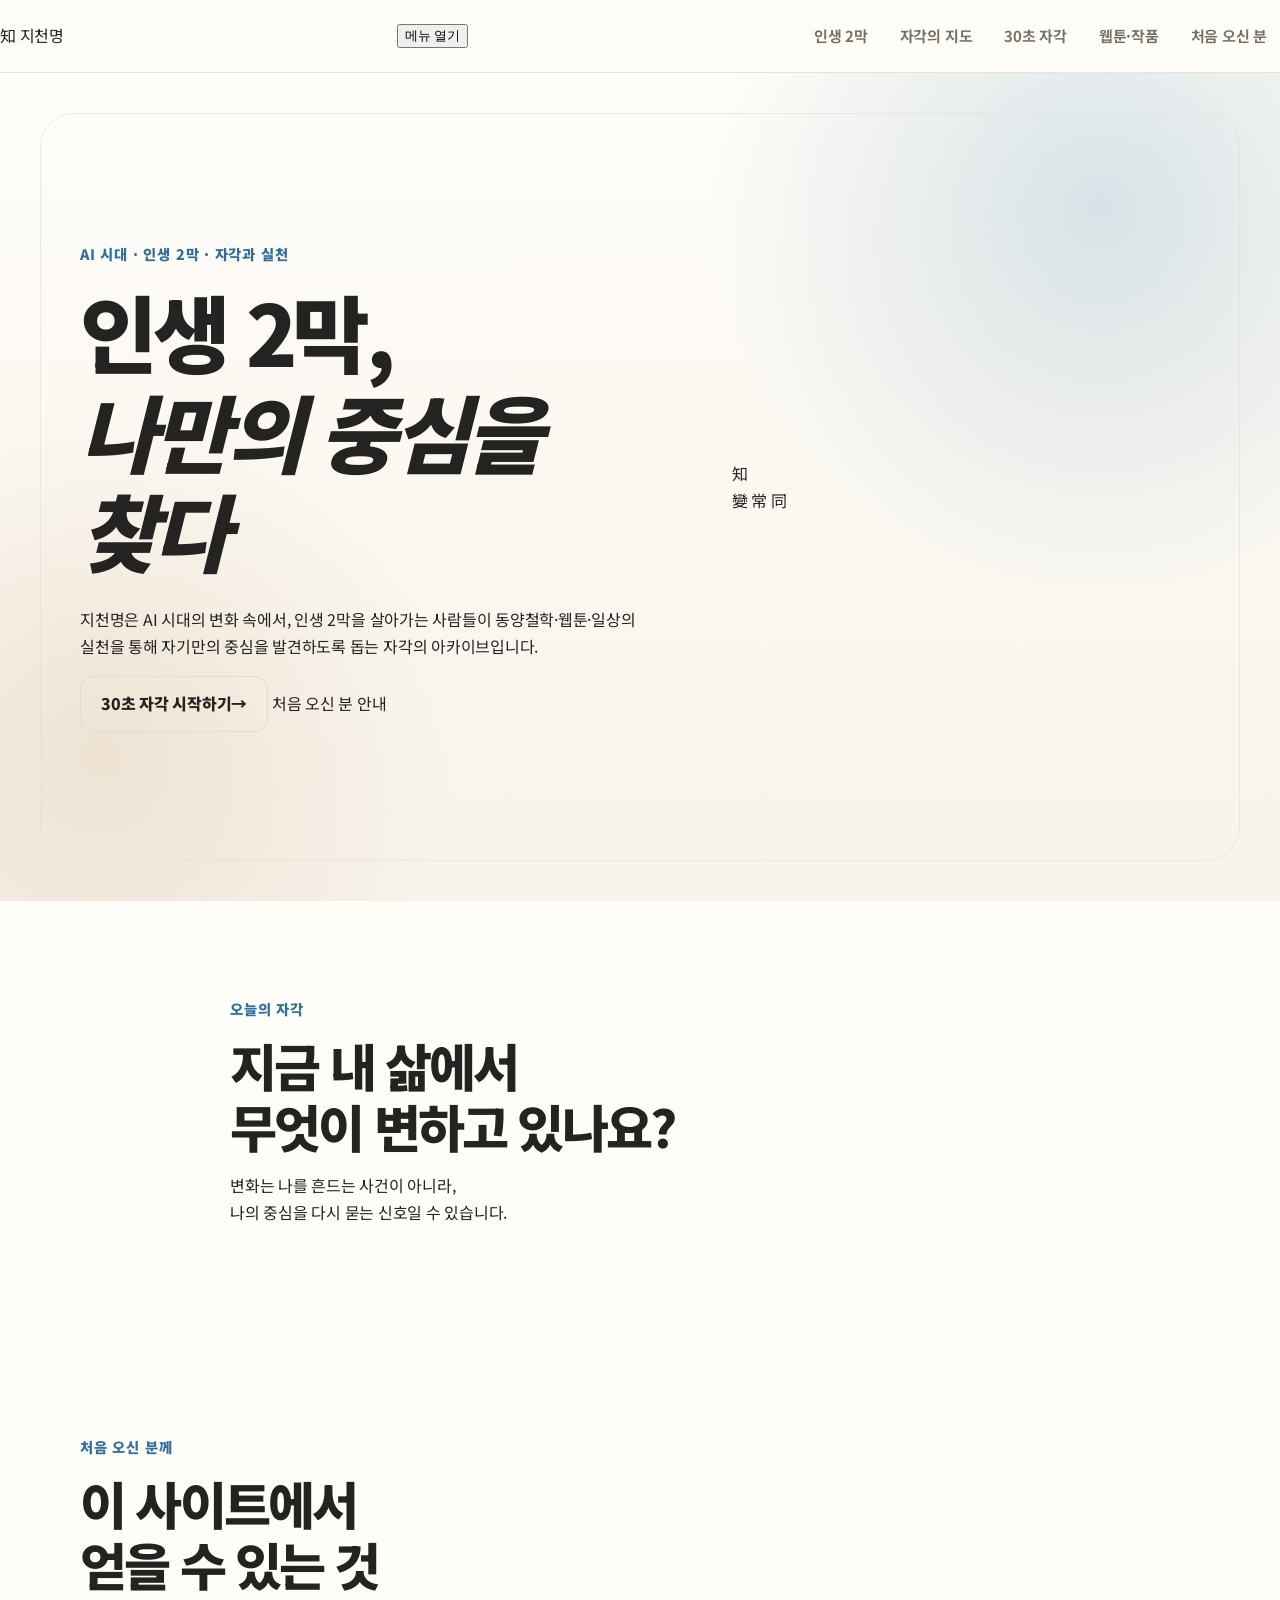
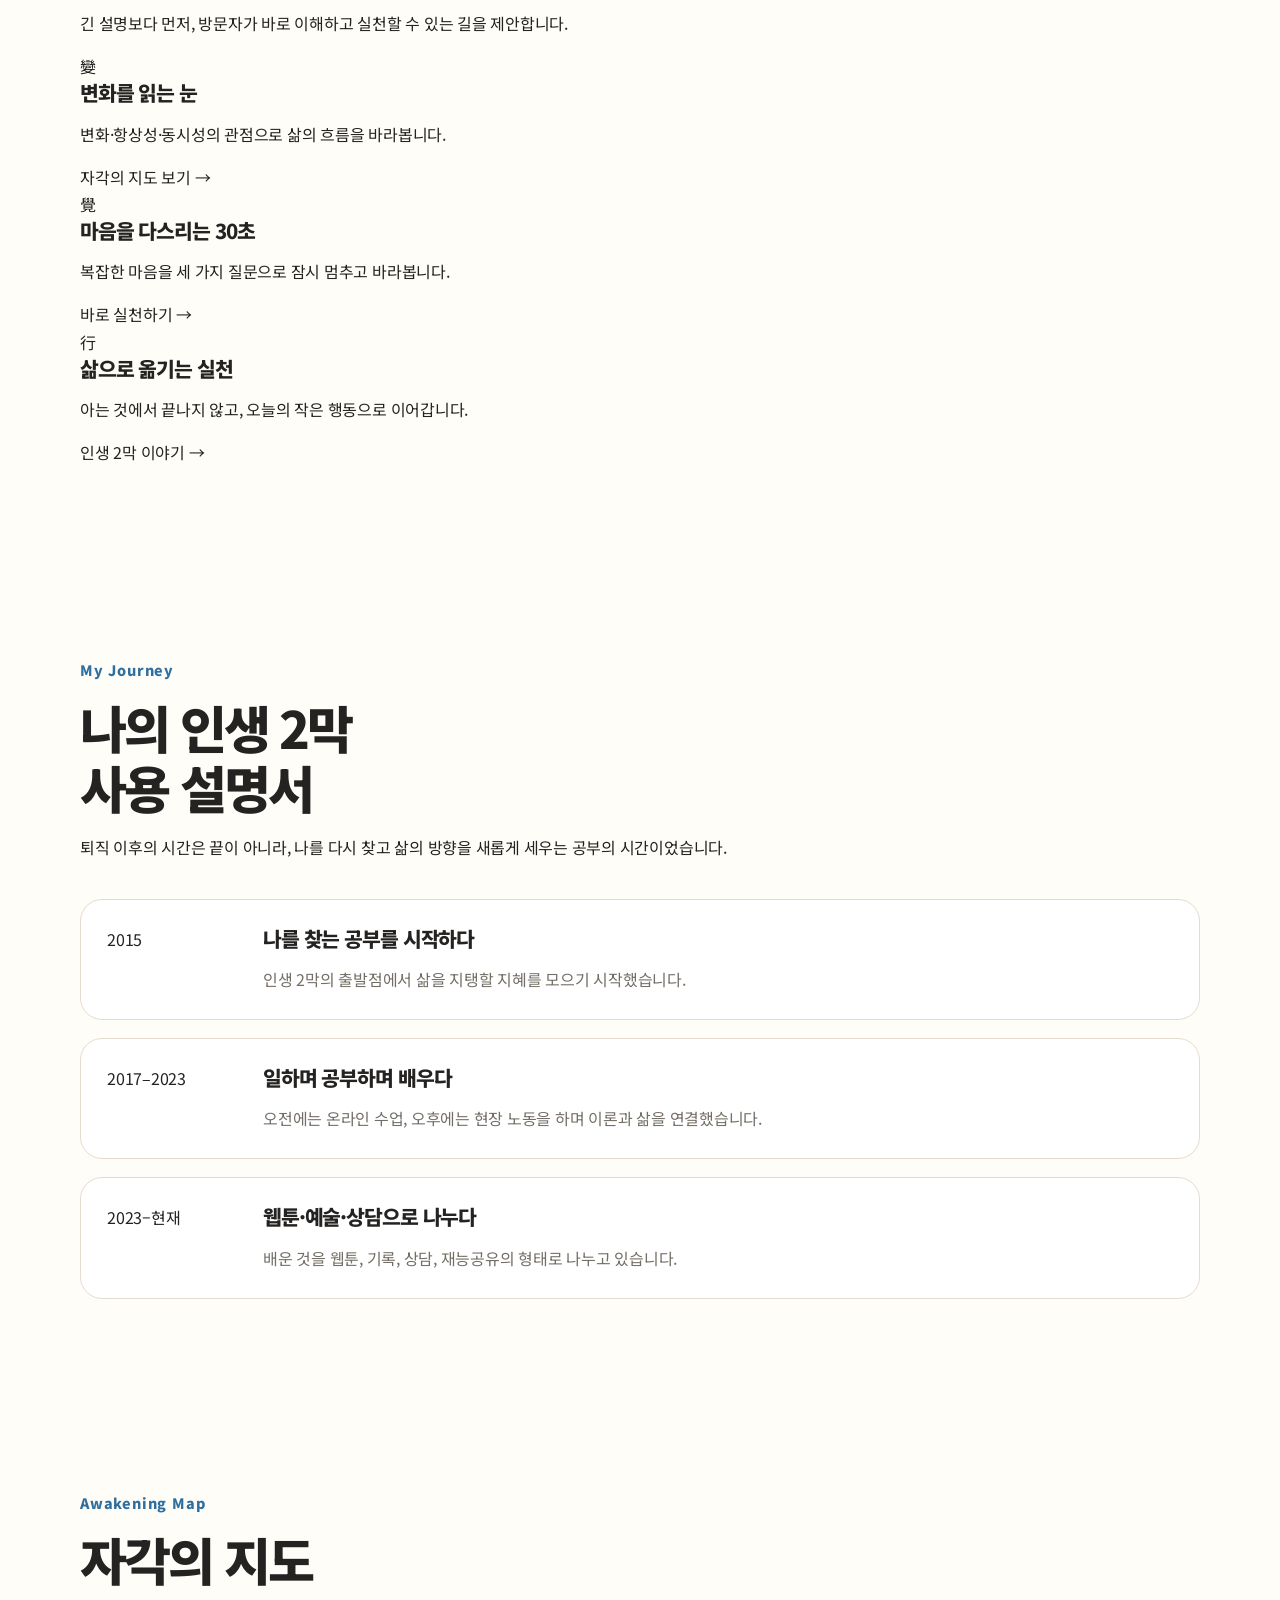
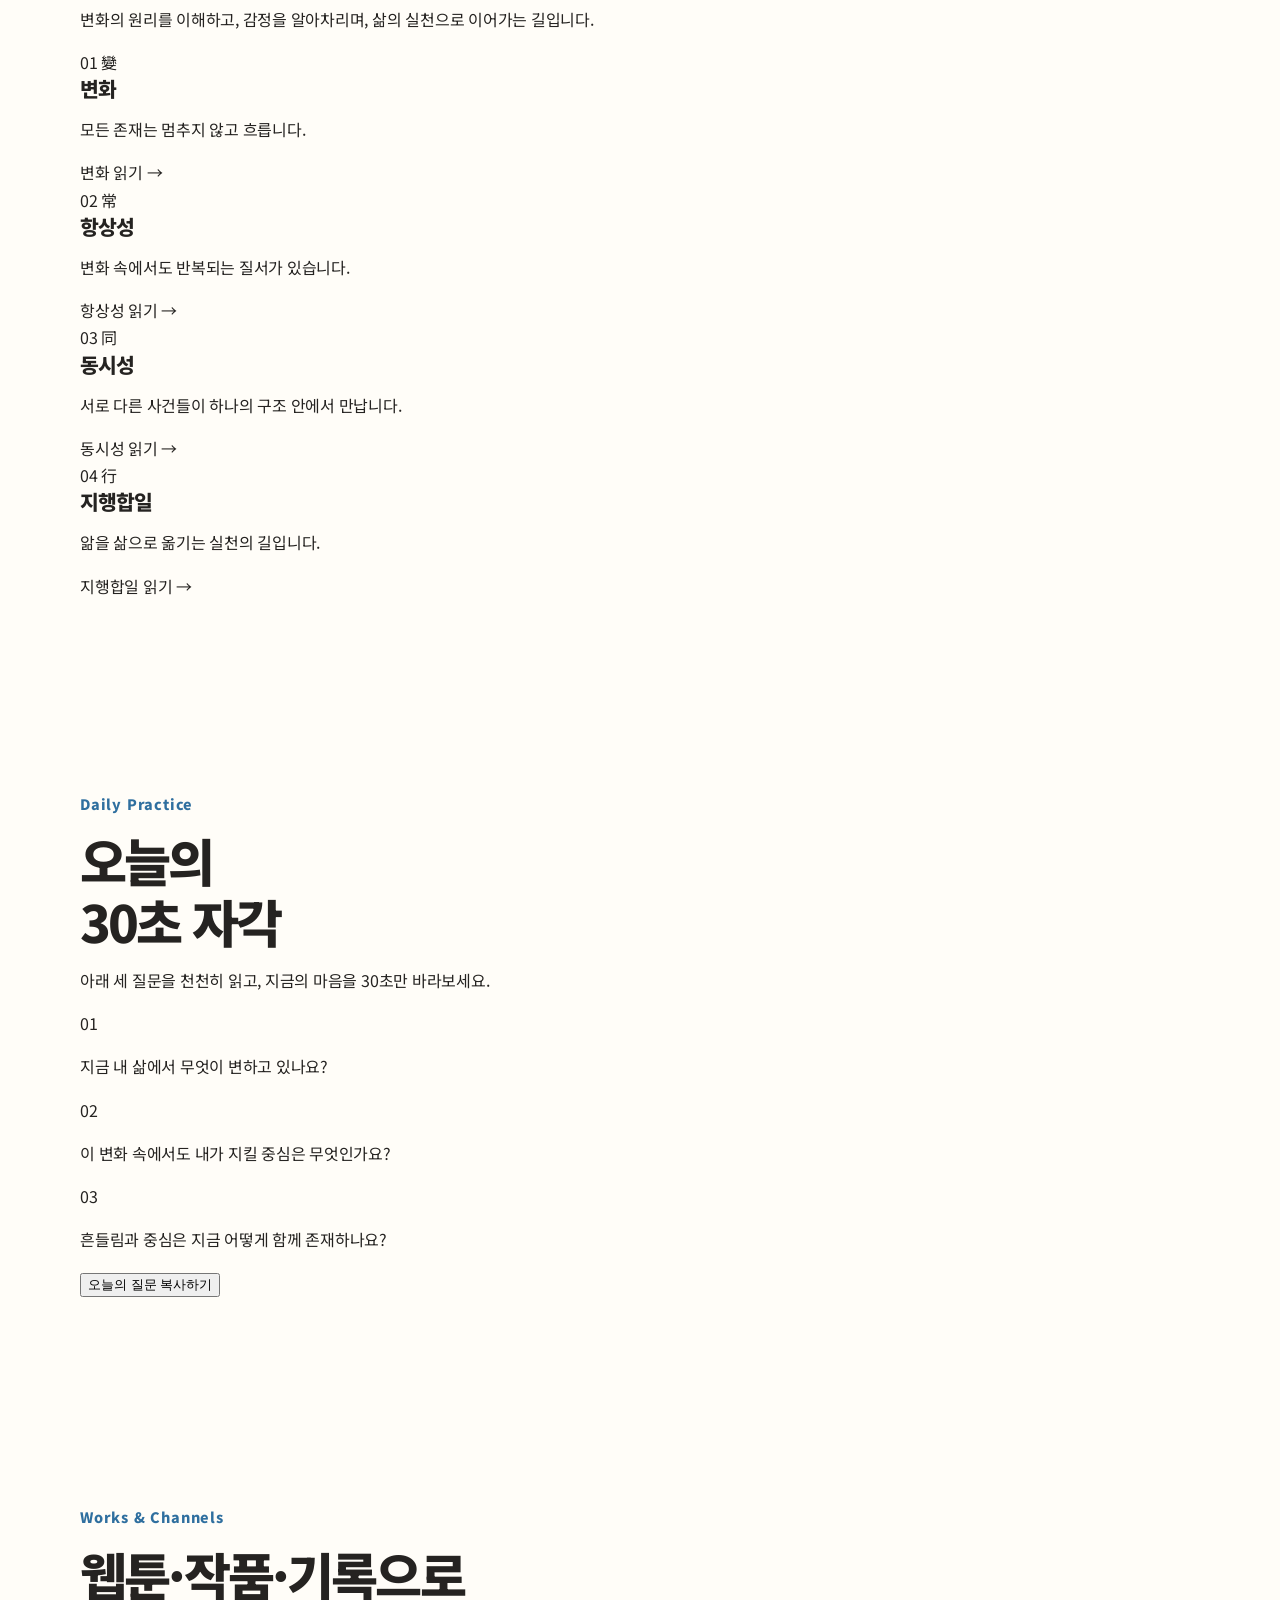
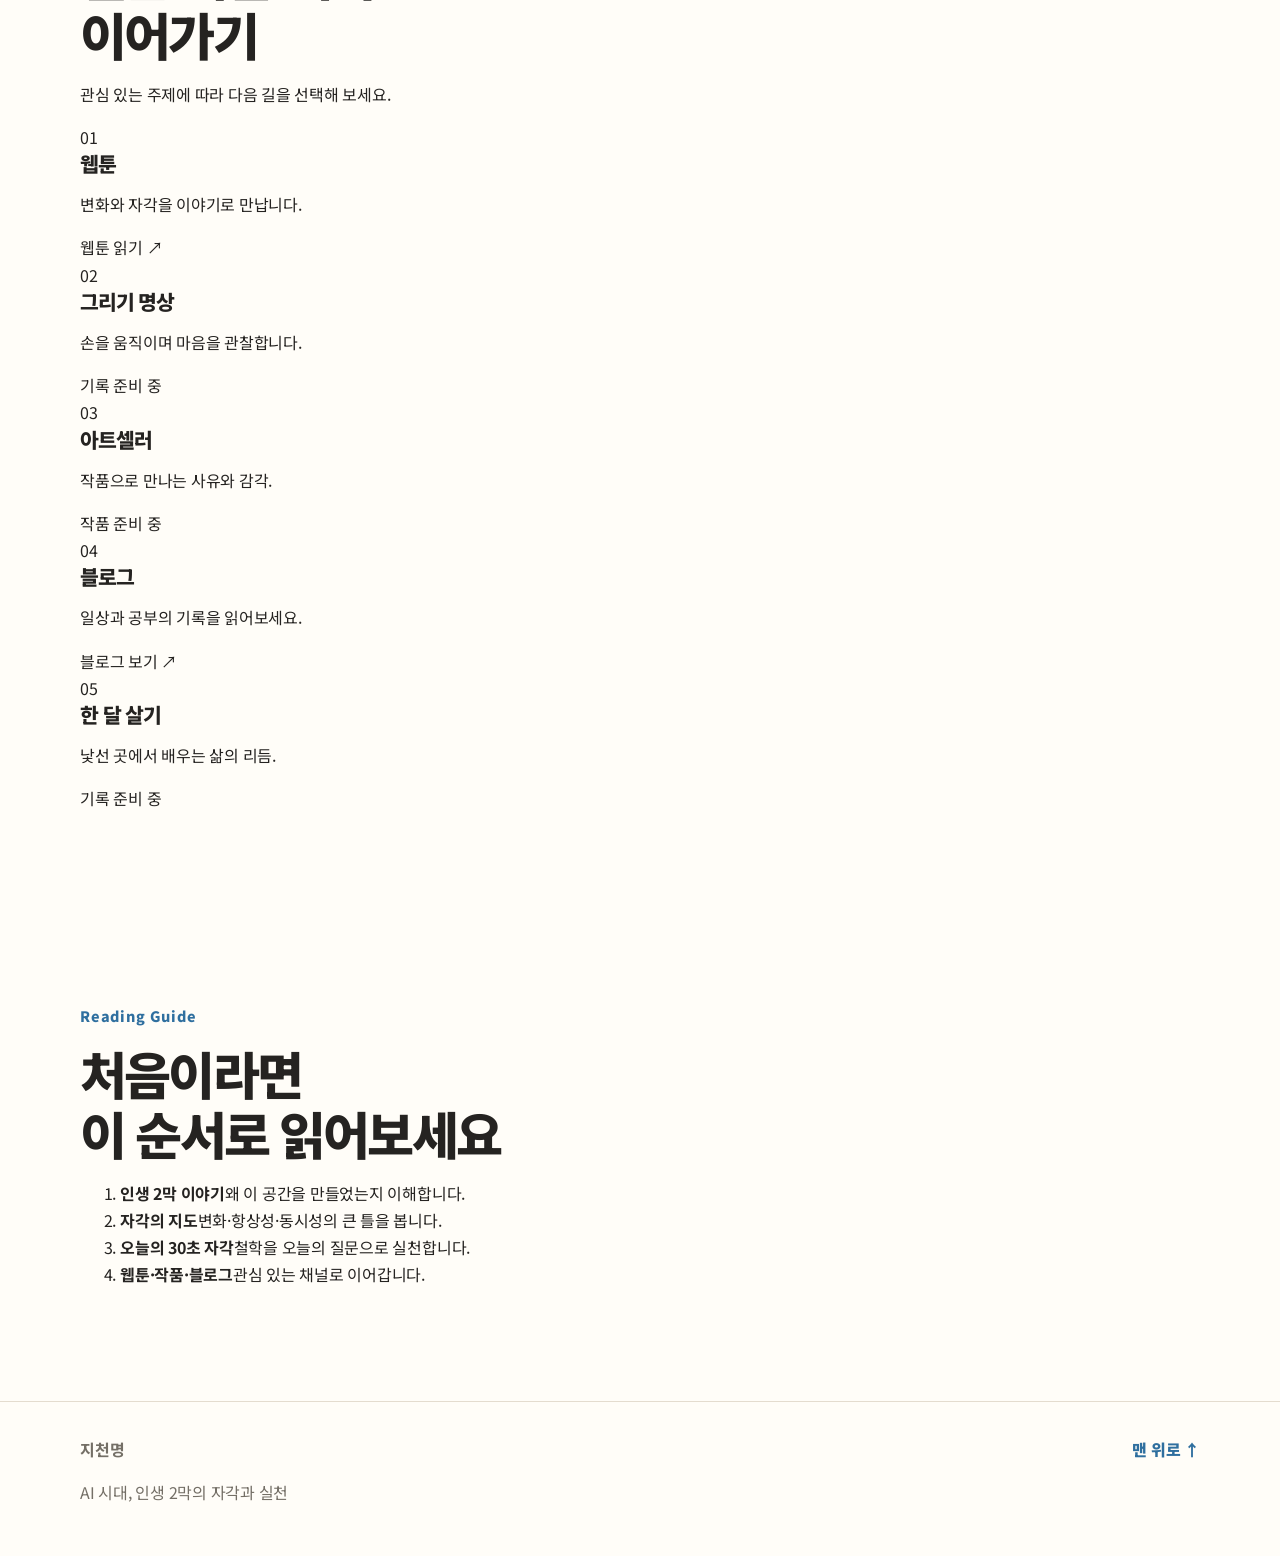
==== index1.html @ b011c98c "Add initial HTML structure for 지천명 site" ====
<!doctype html>
<html lang="ko">
<head>
  <meta charset="utf-8">
  <meta name="viewport" content="width=device-width, initial-scale=1">
  <meta name="description" content="지천명 — AI 시대, 인생 2막의 자각과 실천. 동양철학·웹툰·일상의 실천을 통해 나만의 중심을 찾는 자각의 아카이브.">
  <meta name="theme-color" content="#f7f6f2">
  <meta property="og:title" content="지천명 | AI 시대, 인생 2막의 자각과 실천">
  <meta property="og:description" content="변화·항상성·동시성의 관점으로 인생 2막을 바라보고, 작은 실천으로 이어가는 자각의 아카이브.">
  <title>지천명 | AI 시대, 인생 2막의 자각과 실천</title>
  <link rel="preconnect" href="https://fonts.googleapis.com">
  <link rel="preconnect" href="https://fonts.gstatic.com" crossorigin>
  <link href="https://fonts.googleapis.com/css2?family=Inter:wght@400;500;600&family=Noto+Sans+KR:wght@400;500;600;700&display=swap" rel="stylesheet">
  <link rel="stylesheet" href="style.css">
</head>

<body>
  <header class="site-header">
    <div class="header-inner">
      <a class="brand" href="#top" aria-label="지천명 홈">
        <span class="brand-mark">知</span>
        <span>지천명</span>
      </a>

      <button class="menu-toggle" type="button" aria-expanded="false" aria-controls="site-nav">
        <span></span><span></span><span></span>
        <span class="sr-only">메뉴 열기</span>
      </button>

      <nav id="site-nav" class="site-nav" aria-label="주요 메뉴">
        <a href="#journey">인생 2막</a>
        <a href="#map">자각의 지도</a>
        <a href="#practice">30초 자각</a>
        <a href="#works">웹툰·작품</a>
        <a href="#guide">처음 오신 분</a>
      </nav>
    </div>
  </header>

  <main id="top">
    <section class="hero section">
      <div class="container hero-grid">
        <div class="hero-copy">
          <p class="eyebrow">AI 시대 · 인생 2막 · 자각과 실천</p>
          <h1>인생 2막,<br><em>나만의 중심을 찾다</em></h1>
          <p class="hero-lead">
            지천명은 AI 시대의 변화 속에서, 인생 2막을 살아가는 사람들이
            동양철학·웹툰·일상의 실천을 통해 자기만의 중심을 발견하도록 돕는
            자각의 아카이브입니다.
          </p>
          <div class="hero-actions">
            <a class="button button-dark" href="#practice">30초 자각 시작하기 <span>→</span></a>
            <a class="text-link" href="#guide">처음 오신 분 안내</a>
          </div>
        </div>

        <div class="hero-symbol" aria-hidden="true">
          <div class="symbol-ring ring-outer"></div>
          <div class="symbol-ring ring-inner"></div>
          <div class="symbol-center">知</div>
          <span class="symbol-label label-top">變</span>
          <span class="symbol-label label-right">常</span>
          <span class="symbol-label label-bottom">同</span>
        </div>
      </div>
    </section>

    <section class="signal section section-soft">
      <div class="container narrow">
        <p class="eyebrow">오늘의 자각</p>
        <h2>지금 내 삶에서<br>무엇이 변하고 있나요?</h2>
        <p class="section-lead">
          변화는 나를 흔드는 사건이 아니라,<br class="desktop-only">
          나의 중심을 다시 묻는 신호일 수 있습니다.
        </p>
      </div>
    </section>

    <section class="intro section" id="guide">
      <div class="container">
        <div class="section-heading">
          <p class="eyebrow">처음 오신 분께</p>
          <h2>이 사이트에서<br>얻을 수 있는 것</h2>
          <p>긴 설명보다 먼저, 방문자가 바로 이해하고 실천할 수 있는 길을 제안합니다.</p>
        </div>

        <div class="three-columns">
          <article class="principle">
            <span class="hanja">變</span>
            <h3>변화를 읽는 눈</h3>
            <p>변화·항상성·동시성의 관점으로 삶의 흐름을 바라봅니다.</p>
            <a href="#map">자각의 지도 보기 <span>→</span></a>
          </article>

          <article class="principle">
            <span class="hanja">覺</span>
            <h3>마음을 다스리는 30초</h3>
            <p>복잡한 마음을 세 가지 질문으로 잠시 멈추고 바라봅니다.</p>
            <a href="#practice">바로 실천하기 <span>→</span></a>
          </article>

          <article class="principle">
            <span class="hanja">行</span>
            <h3>삶으로 옮기는 실천</h3>
            <p>아는 것에서 끝나지 않고, 오늘의 작은 행동으로 이어갑니다.</p>
            <a href="#journey">인생 2막 이야기 <span>→</span></a>
          </article>
        </div>
      </div>
    </section>

    <section class="journey section section-dark" id="journey">
      <div class="container">
        <div class="section-heading heading-light">
          <p class="eyebrow">My Journey</p>
          <h2>나의 인생 2막<br>사용 설명서</h2>
          <p>퇴직 이후의 시간은 끝이 아니라, 나를 다시 찾고 삶의 방향을 새롭게 세우는 공부의 시간이었습니다.</p>
        </div>

        <div class="timeline">
          <article class="timeline-item">
            <div class="timeline-year">2015</div>
            <div>
              <h3>나를 찾는 공부를 시작하다</h3>
              <p>인생 2막의 출발점에서 삶을 지탱할 지혜를 모으기 시작했습니다.</p>
            </div>
          </article>

          <article class="timeline-item">
            <div class="timeline-year">2017–2023</div>
            <div>
              <h3>일하며 공부하며 배우다</h3>
              <p>오전에는 온라인 수업, 오후에는 현장 노동을 하며 이론과 삶을 연결했습니다.</p>
            </div>
          </article>

          <article class="timeline-item">
            <div class="timeline-year">2023–현재</div>
            <div>
              <h3>웹툰·예술·상담으로 나누다</h3>
              <p>배운 것을 웹툰, 기록, 상담, 재능공유의 형태로 나누고 있습니다.</p>
            </div>
          </article>
        </div>
      </div>
    </section>

    <section class="map section" id="map">
      <div class="container">
        <div class="section-heading">
          <p class="eyebrow">Awakening Map</p>
          <h2>자각의 지도</h2>
          <p>변화의 원리를 이해하고, 감정을 알아차리며, 삶의 실천으로 이어가는 길입니다.</p>
        </div>

        <div class="map-grid">
          <article class="map-item">
            <span class="map-number">01</span>
            <span class="hanja">變</span>
            <h3>변화</h3>
            <p>모든 존재는 멈추지 않고 흐릅니다.</p>
            <a href="#top">변화 읽기 <span>→</span></a>
          </article>

          <article class="map-item">
            <span class="map-number">02</span>
            <span class="hanja">常</span>
            <h3>항상성</h3>
            <p>변화 속에서도 반복되는 질서가 있습니다.</p>
            <a href="#top">항상성 읽기 <span>→</span></a>
          </article>

          <article class="map-item">
            <span class="map-number">03</span>
            <span class="hanja">同</span>
            <h3>동시성</h3>
            <p>서로 다른 사건들이 하나의 구조 안에서 만납니다.</p>
            <a href="#top">동시성 읽기 <span>→</span></a>
          </article>

          <article class="map-item">
            <span class="map-number">04</span>
            <span class="hanja">行</span>
            <h3>지행합일</h3>
            <p>앎을 삶으로 옮기는 실천의 길입니다.</p>
            <a href="#practice">지행합일 읽기 <span>→</span></a>
          </article>
        </div>
      </div>
    </section>

    <section class="practice section section-accent" id="practice">
      <div class="container practice-grid">
        <div>
          <p class="eyebrow">Daily Practice</p>
          <h2>오늘의<br>30초 자각</h2>
          <p class="practice-intro">아래 세 질문을 천천히 읽고, 지금의 마음을 30초만 바라보세요.</p>
        </div>

        <div class="questions">
          <article class="question">
            <span>01</span>
            <p>지금 내 삶에서 무엇이 변하고 있나요?</p>
          </article>
          <article class="question">
            <span>02</span>
            <p>이 변화 속에서도 내가 지킬 중심은 무엇인가요?</p>
          </article>
          <article class="question">
            <span>03</span>
            <p>흔들림과 중심은 지금 어떻게 함께 존재하나요?</p>
          </article>
          <button class="copy-button" type="button" id="copyQuestions">오늘의 질문 복사하기</button>
          <p class="copy-status" id="copyStatus" aria-live="polite"></p>
        </div>
      </div>
    </section>

    <section class="works section" id="works">
      <div class="container">
        <div class="section-heading">
          <p class="eyebrow">Works & Channels</p>
          <h2>웹툰·작품·기록으로<br>이어가기</h2>
          <p>관심 있는 주제에 따라 다음 길을 선택해 보세요.</p>
        </div>

        <div class="works-grid">
          <a class="work-item external" href="https://blog.naver.com/vlckang" target="_blank" rel="noopener">
            <span class="work-index">01</span>
            <h3>웹툰</h3>
            <p>변화와 자각을 이야기로 만납니다.</p>
            <span class="work-link">웹툰 읽기 ↗</span>
          </a>

          <div class="work-item">
            <span class="work-index">02</span>
            <h3>그리기 명상</h3>
            <p>손을 움직이며 마음을 관찰합니다.</p>
            <span class="work-link muted">기록 준비 중</span>
          </div>

          <div class="work-item">
            <span class="work-index">03</span>
            <h3>아트셀러</h3>
            <p>작품으로 만나는 사유와 감각.</p>
            <span class="work-link muted">작품 준비 중</span>
          </div>

          <a class="work-item external" href="https://blog.naver.com/vlckang" target="_blank" rel="noopener">
            <span class="work-index">04</span>
            <h3>블로그</h3>
            <p>일상과 공부의 기록을 읽어보세요.</p>
            <span class="work-link">블로그 보기 ↗</span>
          </a>

          <div class="work-item">
            <span class="work-index">05</span>
            <h3>한 달 살기</h3>
            <p>낯선 곳에서 배우는 삶의 리듬.</p>
            <span class="work-link muted">기록 준비 중</span>
          </div>
        </div>
      </div>
    </section>

    <section class="guide section section-soft" aria-labelledby="guide-title">
      <div class="container guide-grid">
        <div>
          <p class="eyebrow">Reading Guide</p>
          <h2 id="guide-title">처음이라면<br>이 순서로 읽어보세요</h2>
        </div>

        <ol class="reading-list">
          <li><a href="#journey"><strong>인생 2막 이야기</strong><span>왜 이 공간을 만들었는지 이해합니다.</span></a></li>
          <li><a href="#map"><strong>자각의 지도</strong><span>변화·항상성·동시성의 큰 틀을 봅니다.</span></a></li>
          <li><a href="#practice"><strong>오늘의 30초 자각</strong><span>철학을 오늘의 질문으로 실천합니다.</span></a></li>
          <li><a href="#works"><strong>웹툰·작품·블로그</strong><span>관심 있는 채널로 이어갑니다.</span></a></li>
        </ol>
      </div>
    </section>
  </main>

  <footer class="site-footer">
    <div class="container footer-inner">
      <div>
        <strong>지천명</strong>
        <p>AI 시대, 인생 2막의 자각과 실천</p>
      </div>
      <a href="#top">맨 위로 ↑</a>
    </div>
  </footer>

  <script>
    const toggle = document.querySelector('.menu-toggle');
    const nav = document.querySelector('#site-nav');

    toggle?.addEventListener('click', () => {
      const open = toggle.getAttribute('aria-expanded') === 'true';
      toggle.setAttribute('aria-expanded', String(!open));
      nav.classList.toggle('is-open', !open);
    });

    nav?.querySelectorAll('a').forEach(link => {
      link.addEventListener('click', () => {
        toggle?.setAttribute('aria-expanded', 'false');
        nav?.classList.remove('is-open');
      });
    });

    const copyButton = document.querySelector('#copyQuestions');
    const copyStatus = document.querySelector('#copyStatus');

    copyButton?.addEventListener('click', async () => {
      const text = [
        '지금 내 삶에서 무엇이 변하고 있나요?',
        '이 변화 속에서도 내가 지킬 중심은 무엇인가요?',
        '흔들림과 중심은 지금 어떻게 함께 존재하나요?'
      ].map((q, i) => `${i + 1}. ${q}`).join('\\n');

      try {
        await navigator.clipboard.writeText(text);
        copyButton.textContent = '복사되었습니다 ✓';
        copyStatus.textContent = '오늘의 질문을 클립보드에 저장했습니다.';
        setTimeout(() => {
          copyButton.textContent = '오늘의 질문 복사하기';
          copyStatus.textContent = '';
        }, 2200);
      } catch {
        copyStatus.textContent = '복사 기능을 사용할 수 없습니다. 질문을 직접 선택해 주세요.';
      }
    });
  </script>
</body>
</html>
---- style.css ----
:root {
  --text: #252321;
  --muted: #746f66;
  --bg: #fffdf8;
  --soft: #f7f3ec;
  --soft-2: #efe7d8;
  --line: #e4dccf;

  --accent: #2f6f9f;
  --accent-dark: #1f567d;
  --accent-soft: #e7f1f7;

  --gold: #b88746;
  --gold-soft: #f6ead8;

  --dark: #17202a;
  --dark-2: #101820;

  --radius: 22px;
  --radius-small: 14px;

  --shadow: 0 1px 2px rgba(20, 18, 16, 0.05),
            0 18px 45px rgba(20, 18, 16, 0.08);
}

* {
  box-sizing: border-box;
}

html {
  scroll-behavior: smooth;
}

body {
  margin: 0;
  color: var(--text);
  background: var(--bg);
  font-family: -apple-system, BlinkMacSystemFont, "Segoe UI", "Noto Sans KR", Arial, sans-serif;
  line-height: 1.7;
  word-break: keep-all;
  letter-spacing: -0.015em;
}

a {
  color: inherit;
  text-decoration: none;
}

a:hover {
  color: var(--accent);
}

a:focus-visible,
button:focus-visible {
  outline: 3px solid rgba(47, 111, 159, 0.35);
  outline-offset: 3px;
}

.container {
  width: min(1120px, calc(100% - 44px));
  margin: 0 auto;
}

.narrow {
  width: min(820px, calc(100% - 44px));
}

.center {
  text-align: center;
}

.skip-link {
  position: absolute;
  top: -100px;
  left: 16px;
  z-index: 999;
  padding: 10px 14px;
  color: #fff;
  background: var(--dark);
  border-radius: 10px;
  font-weight: 800;
}

.skip-link:focus {
  top: 16px;
}

/* Header */

.site-header {
  position: sticky;
  top: 0;
  z-index: 50;
  background: rgba(255, 253, 248, 0.88);
  backdrop-filter: blur(18px);
  border-bottom: 1px solid rgba(228, 220, 207, 0.8);
}

.header-inner {
  min-height: 72px;
  display: flex;
  align-items: center;
  justify-content: space-between;
  gap: 16px;
}

.logo {
  font-size: 1.28rem;
  font-weight: 900;
  letter-spacing: -0.05em;
}

.logo::after {
  content: "";
  display: inline-block;
  width: 6px;
  height: 6px;
  margin-left: 7px;
  background: var(--gold);
  border-radius: 999px;
  transform: translateY(-2px);
}

.site-nav {
  display: flex;
  align-items: center;
  gap: 6px;
}

.site-nav a {
  padding: 10px 13px;
  color: var(--muted);
  border-radius: 999px;
  font-size: 0.94rem;
  font-weight: 650;
}

.site-nav a:hover {
  color: var(--text);
  background: rgba(47, 111, 159, 0.08);
}

.site-nav .nav-cta {
  color: #fff;
  background: var(--accent);
  box-shadow: 0 8px 18px rgba(47, 111, 159, 0.18);
}

.site-nav .nav-cta:hover {
  color: #fff;
  background: var(--accent-dark);
}

.menu-button {
  display: none;
  width: 44px;
  height: 44px;
  border: 1px solid var(--line);
  background: #fff;
  border-radius: 12px;
  font-size: 1.35rem;
  cursor: pointer;
}

/* Hero */

.hero {
  position: relative;
  min-height: calc(100vh - 72px);
  display: flex;
  align-items: center;
  padding: 96px 0;
  overflow: hidden;
  background:
    radial-gradient(circle at 86% 16%, rgba(47, 111, 159, 0.18), transparent 30%),
    radial-gradient(circle at 8% 82%, rgba(184, 135, 70, 0.16), transparent 26%),
    linear-gradient(180deg, #fffdf8 0%, #f7f3ec 100%);
}

.hero::before {
  content: "";
  position: absolute;
  inset: 40px;
  border: 1px solid rgba(228, 220, 207, 0.58);
  border-radius: 34px;
  pointer-events: none;
}

.hero-grid {
  position: relative;
  display: grid;
  grid-template-columns: 1.12fr 0.88fr;
  gap: 56px;
  align-items: center;
}

.hero-content {
  max-width: 780px;
}

.eyebrow {
  margin: 0 0 14px;
  color: var(--accent);
  font-weight: 850;
  font-size: 0.9rem;
  letter-spacing: 0.055em;
}

.eyebrow.light {
  color: #9ed2f2;
}

h1,
h2,
h3 {
  margin-top: 0;
  line-height: 1.18;
  letter-spacing: -0.055em;
}

h1 {
  max-width: 780px;
  margin-bottom: 26px;
  font-size: clamp(2.75rem, 6.6vw, 5.6rem);
  font-weight: 900;
}

h2 {
  margin-bottom: 16px;
  font-size: clamp(1.95rem, 4vw, 3.25rem);
  font-weight: 850;
}

h3 {
  margin-bottom: 10px;
  font-size: 1.28rem;
  font-weight: 820;
}

.hero-text,
.lead,
.section-title p {
  color: var(--muted);
  font-size: 1.08rem;
}

.hero-text {
  max-width: 670px;
  margin-bottom: 34px;
  font-size: clamp(1.08rem, 1.8vw, 1.22rem);
}

.button-group {
  display: flex;
  gap: 12px;
  flex-wrap: wrap;
}

.button {
  display: inline-flex;
  min-height: 50px;
  align-items: center;
  justify-content: center;
  padding: 13px 20px;
  border: 1px solid var(--line);
  border-radius: 14px;
  font-weight: 850;
  cursor: pointer;
  font-size: 1rem;
  transition: transform 0.18s ease, background 0.18s ease, border-color 0.18s ease;
}

.button.primary {
  color: #fff;
  background: var(--accent);
  border-color: var(--accent);
  box-shadow: 0 12px 26px rgba(47, 111, 159, 0.2);
}

.button.primary:hover {
  color: #fff;
  background: var(--accent-dark);
  transform: translateY(-1px);
}

.button.secondary {
  color: var(--text);
  background: rgba(255, 255, 255, 0.82);
}

.button.secondary:hover {
  color: var(--accent);
  border-color: rgba(47, 111, 159, 0.35);
}

.hero-card {
  position: relative;
  padding: 34px;
  background:
    linear-gradient(180deg, rgba(255, 255, 255, 0.94), rgba(255, 253, 248, 0.88));
  border: 1px solid rgba(228, 220, 207, 0.9);
  border-radius: 28px;
  box-shadow: var(--shadow);
  overflow: hidden;
}

.hero-card::before {
  content: "自覺";
  position: absolute;
  right: 28px;
  bottom: 18px;
  color: rgba(184, 135, 70, 0.12);
  font-size: 5.5rem;
  font-weight: 900;
  line-height: 1;
}

.hero-card h2 {
  position: relative;
  font-size: clamp(1.55rem, 3vw, 2.35rem);
}

.hero-card p {
  position: relative;
  color: var(--muted);
}

.card-label {
  position: relative;
  display: inline-block;
  margin-bottom: 16px;
  padding: 7px 11px;
  color: var(--gold);
  background: var(--gold-soft);
  border-radius: 999px;
  font-weight: 850;
  font-size: 0.84rem;
}

/* Sections */

.section {
  padding: 96px 0;
}

.soft {
  background: var(--soft);
}

.dark {
  color: #fff;
  background:
    radial-gradient(circle at top right, rgba(47, 111, 159, 0.35), transparent 30%),
    linear-gradient(135deg, var(--dark), var(--dark-2));
}

.light-text {
  color: rgba(255, 255, 255, 0.76);
}

.section-title {
  max-width: 760px;
  margin: 0 auto 46px;
  text-align: center;
}

.section-title p {
  margin-top: 0;
}

/* Cards */

.card-grid {
  display: grid;
  gap: 20px;
}

.card-grid.three {
  grid-template-columns: repeat(3, 1fr);
}

.card-grid.four {
  grid-template-columns: repeat(4, 1fr);
}

.card-grid.five {
  grid-template-columns: repeat(5, 1fr);
}

.info-card,
.link-card {
  position: relative;
  min-height: 225px;
  padding: 26px;
  background: rgba(255, 255, 255, 0.86);
  border: 1px solid rgba(228, 220, 207, 0.92);
  border-radius: var(--radius);
  transition: transform 0.22s ease, box-shadow 0.22s ease, border-color 0.22s ease;
}

.info-card:hover,
.link-card:hover {
  transform: translateY(-4px);
  border-color: rgba(47, 111, 159, 0.25);
  box-shadow: var(--shadow);
}

.info-card p,
.link-card p {
  color: var(--muted);
  margin-bottom: 0;
}

.info-card a,
.link-card a {
  display: inline-block;
  margin-top: 18px;
  color: var(--accent);
  font-weight: 850;
}

.icon {
  width: 48px;
  height: 48px;
  margin-bottom: 18px;
  display: grid;
  place-items: center;
  color: var(--accent);
  background: var(--accent-soft);
  border-radius: 15px;
  font-weight: 900;
  font-size: 1.12rem;
}

/* Timeline */

.timeline {
  display: grid;
  gap: 18px;
  margin-top: 38px;
}

.timeline-item {
  display: grid;
  grid-template-columns: 130px 1fr;
  gap: 26px;
  padding: 26px;
  background: #fff;
  border: 1px solid var(--line);
  border-radius: var(--radius);
}

.timeline-item strong {
  color: var(--gold);
  font-size: 1.05rem;
}

.timeline-item p {
  margin-bottom: 0;
  color: var(--muted);
}

/* Practice */

.question-list {
  display: grid;
  grid-template-columns: 1fr;
  gap: 18px;
  margin: 36px 0;
}

.question-card {
  display: grid;
  grid-template-columns: 44px 1fr;
  gap: 16px;
  align-items: center;
  padding: 24px;
  text-align: left;
  background: rgba(255, 255, 255, 0.085);
  border: 1px solid rgba(255, 255, 255, 0.16);
  border-radius: var(--radius);
}

.question-card span {
  display: grid;
  width: 38px;
  height: 38px;
  place-items: center;
  color: var(--dark);
  background: #fff;
  border-radius: 50%;
  font-weight: 900;
}

.question-card p {
  margin: 0;
  color: #fff;
  font-weight: 820;
  font-size: 1.08rem;
}

.copy-message {
  min-height: 24px;
  margin-top: 16px;
  color: #9ed2f2;
}

/* Reading order */

.reading-order {
  display: grid;
  gap: 16px;
  padding-left: 24px;
}

.reading-order li {
  padding: 14px 0;
  border-bottom: 1px solid var(--line);
}

.reading-order a {
  display: block;
  color: var(--accent);
  font-weight: 850;
}

.reading-order span {
  display: block;
  color: var(--muted);
}

/* Footer */

.site-footer {
  padding: 34px 0;
  border-top: 1px solid var(--line);
  background: #fffdf8;
}

.footer-inner {
  display: flex;
  justify-content: space-between;
  gap: 16px;
  color: var(--muted);
}

.footer-inner a {
  color: var(--accent);
  font-weight: 850;
}

/* Responsive */

@media (max-width: 1040px) {
  .card-grid.five {
    grid-template-columns: repeat(2, 1fr);
  }

  .card-grid.four {
    grid-template-columns: repeat(2, 1fr);
  }
}

@media (max-width: 920px) {
  .hero-grid,
  .card-grid.three {
    grid-template-columns: 1fr;
  }

  .hero {
    min-height: auto;
  }

  .hero::before {
    inset: 20px;
  }

  .menu-button {
    display: grid;
    place-items: center;
  }

  .site-nav {
    position: absolute;
    top: 72px;
    left: 20px;
    right: 20px;
    display: none;
    flex-direction: column;
    align-items: stretch;
    padding: 14px;
    background: #fffdf8;
    border: 1px solid var(--line);
    border-radius: 18px;
    box-shadow: var(--shadow);
  }

  .site-nav.open {
    display: flex;
  }

  .site-nav a {
    padding: 14px;
  }

  .timeline-item {
    grid-template-columns: 1fr;
    gap: 8px;
  }
}

@media (max-width: 620px) {
  .container,
  .narrow {
    width: min(100% - 32px, 1120px);
  }

  .section {
    padding: 70px 0;
  }

  .hero {
    padding: 72px 0;
  }

  h1 {
    font-size: clamp(2.55rem, 13vw, 4rem);
  }

  h2 {
    font-size: clamp(1.85rem, 8vw, 2.55rem);
  }

  .button-group,
  .button {
    width: 100%;
  }

  .hero-card {
    padding: 26px;
  }

  .card-grid.four,
  .card-grid.five {
    grid-template-columns: 1fr;
  }

  .question-card {
    grid-template-columns: 1fr;
  }

  .footer-inner {
    flex-direction: column;
  }
}

@media (prefers-reduced-motion: reduce) {
  html {
    scroll-behavior: auto;
  }

  .info-card,
  .link-card,
  .button {
    transition: none;
  }
}
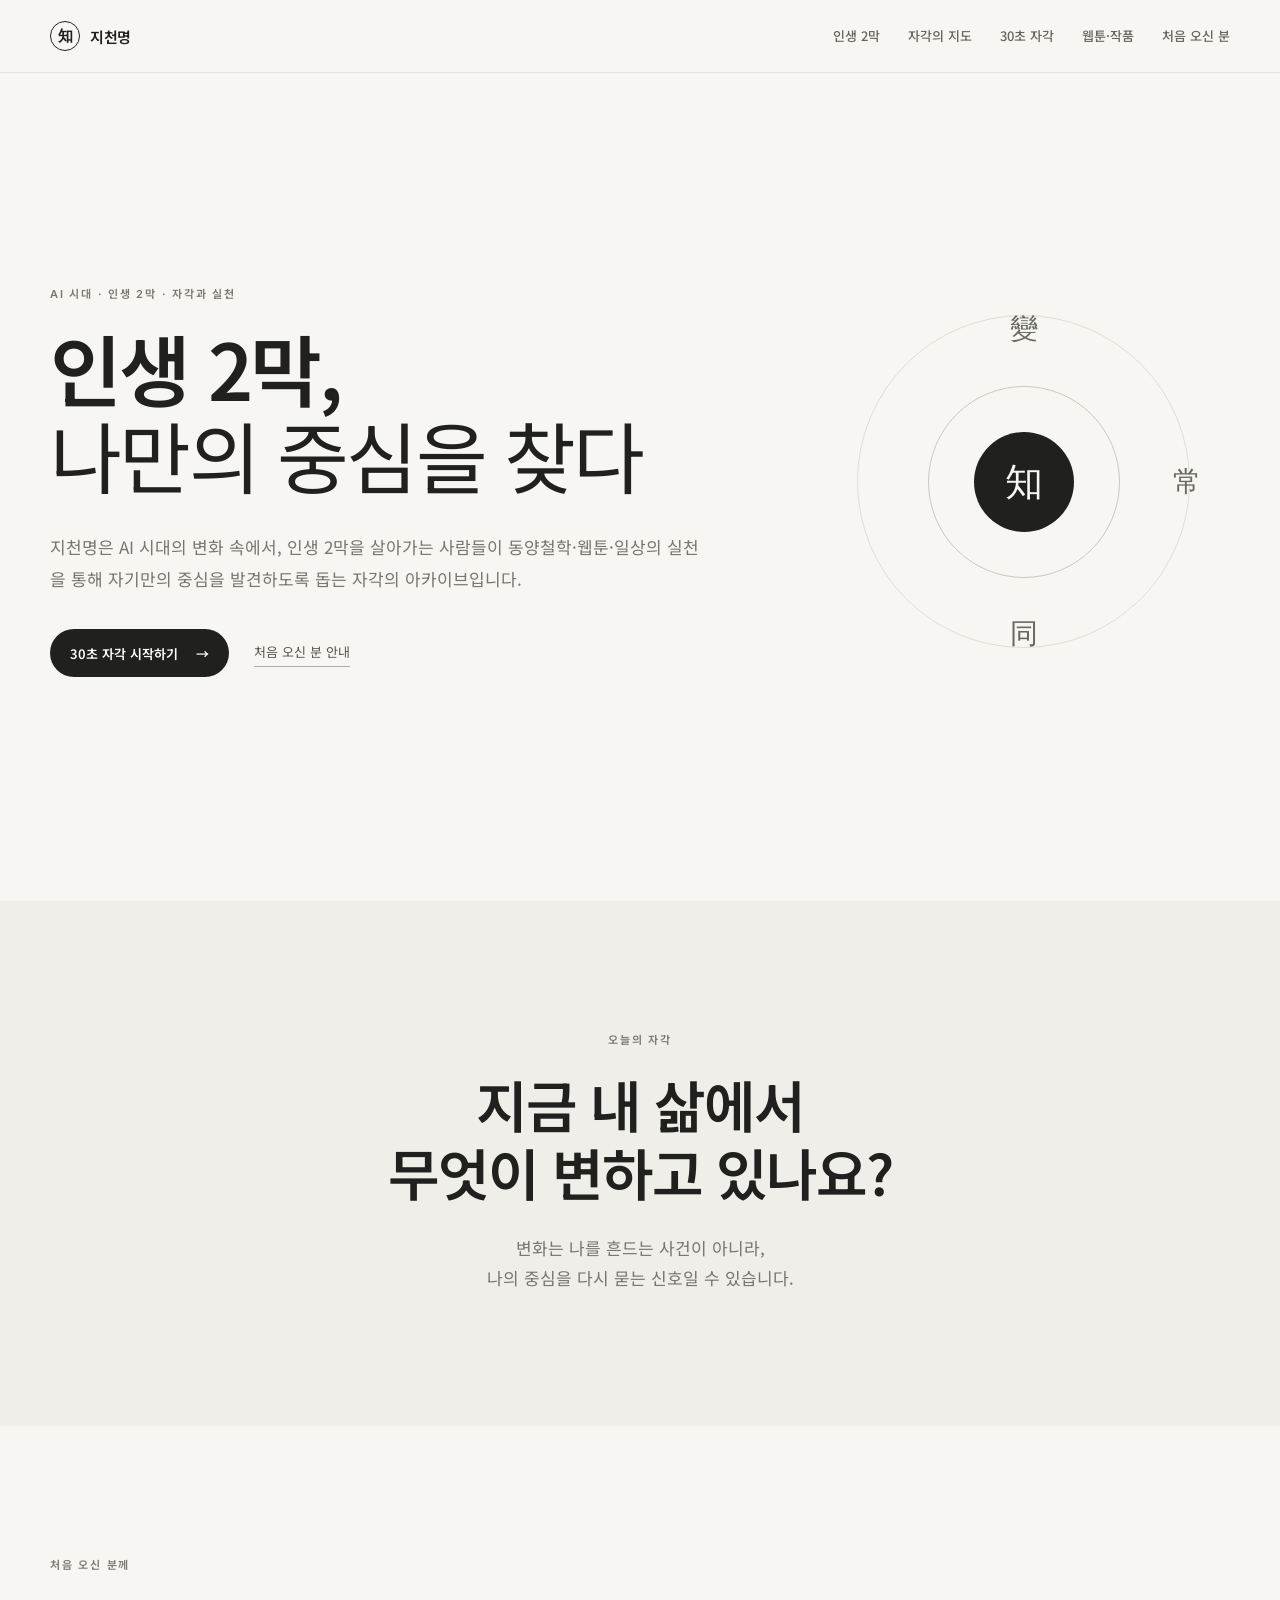
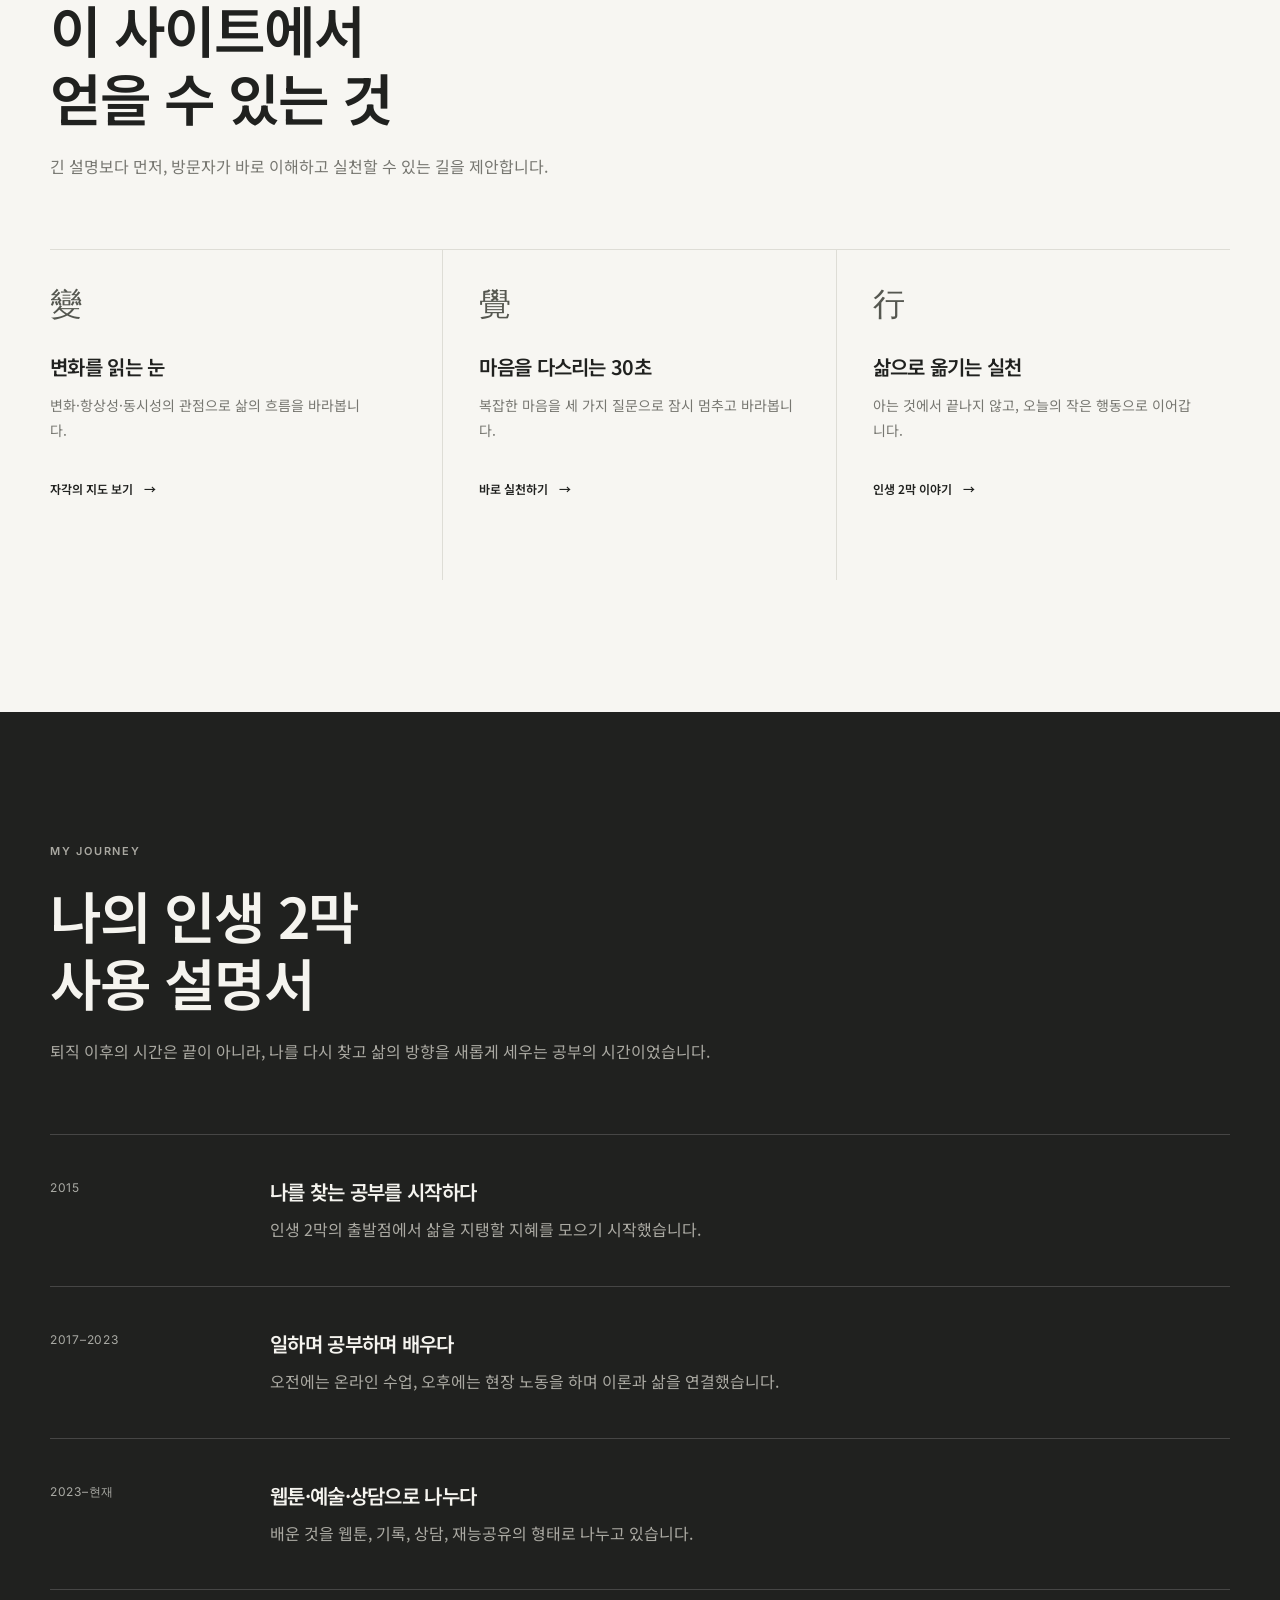
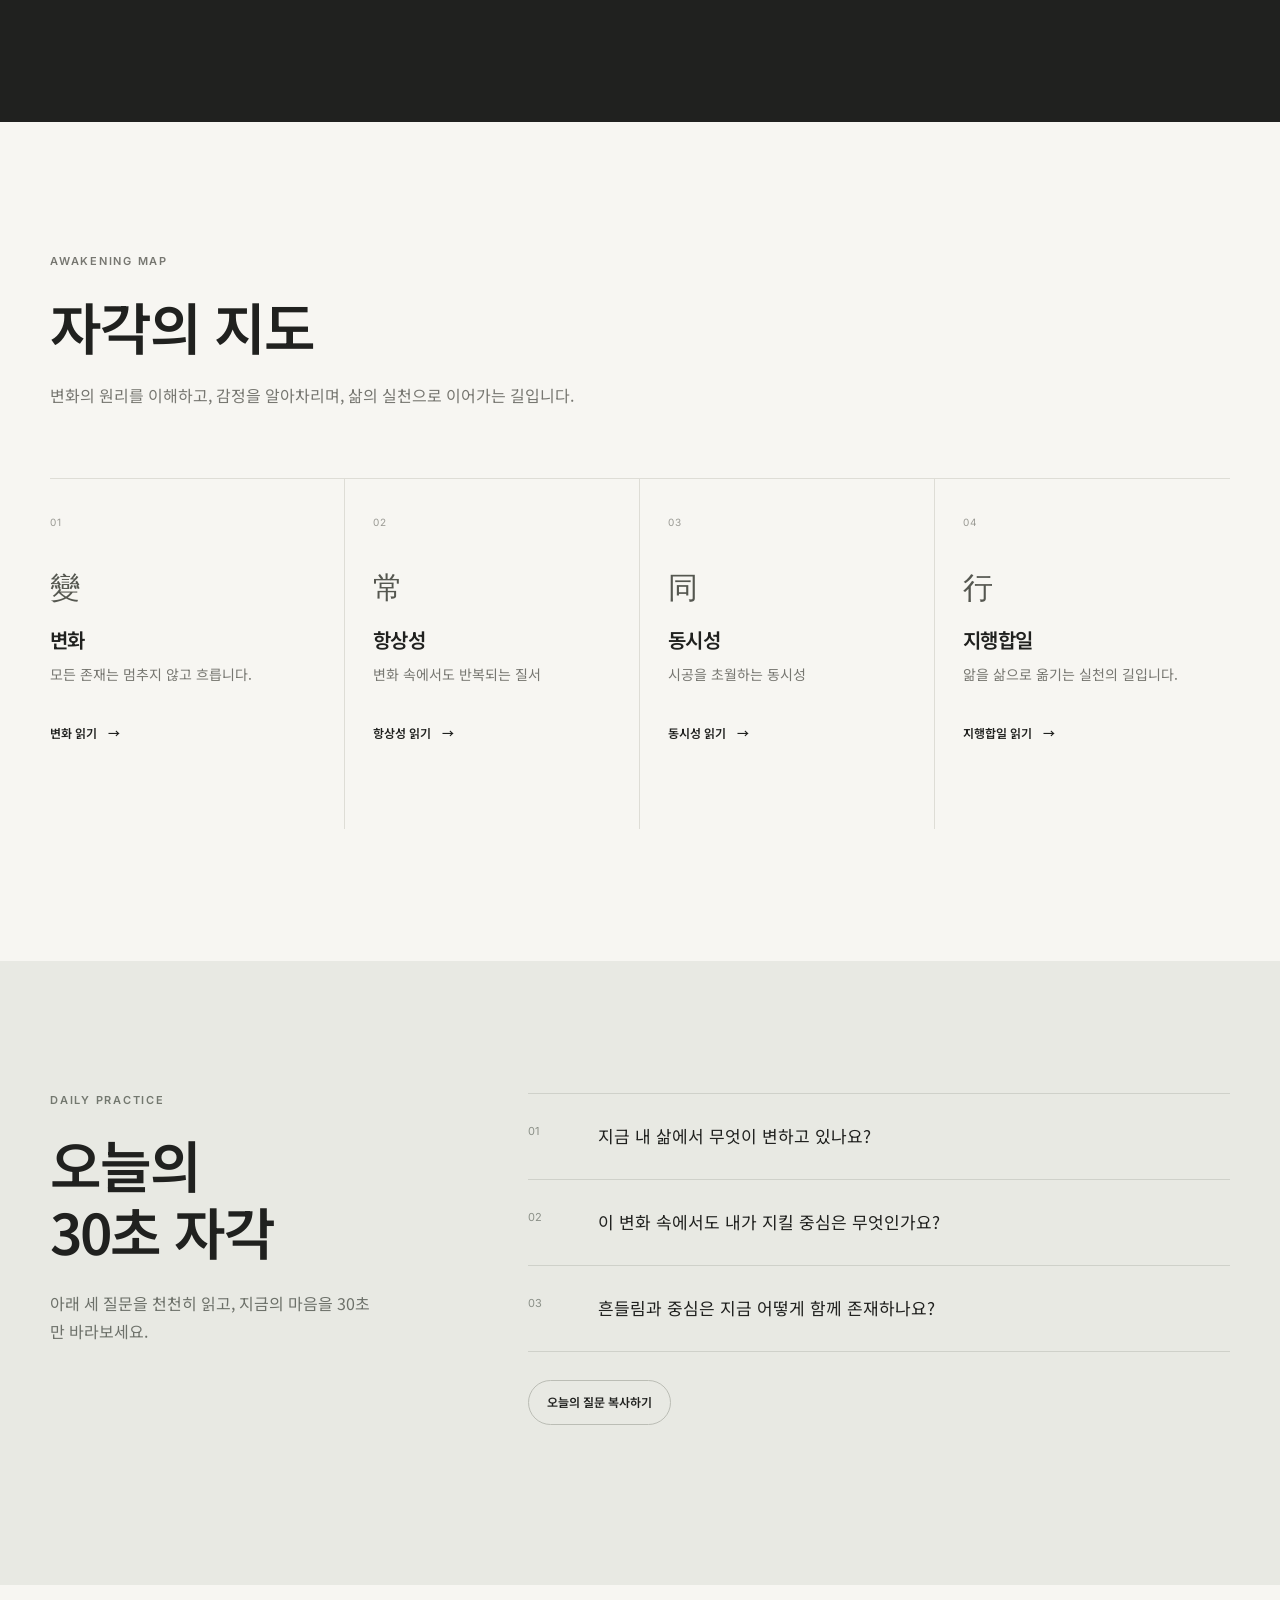
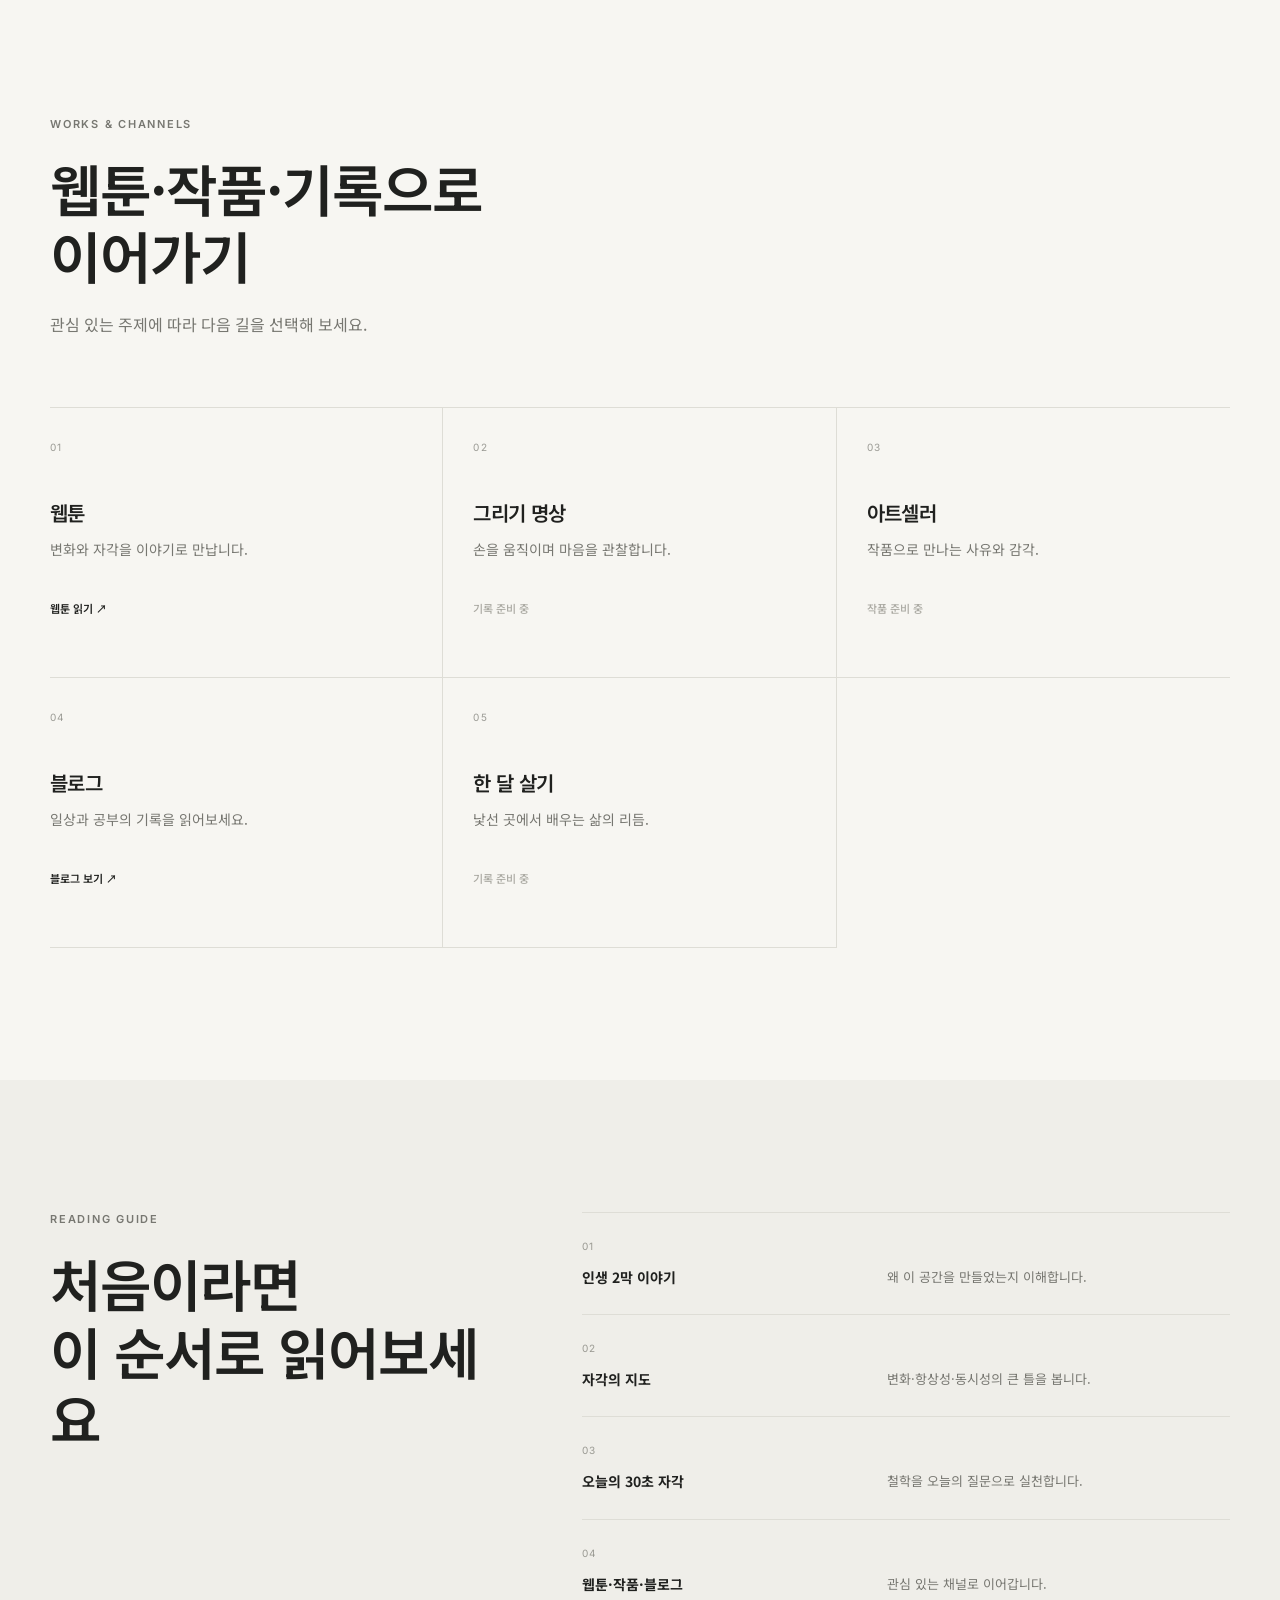
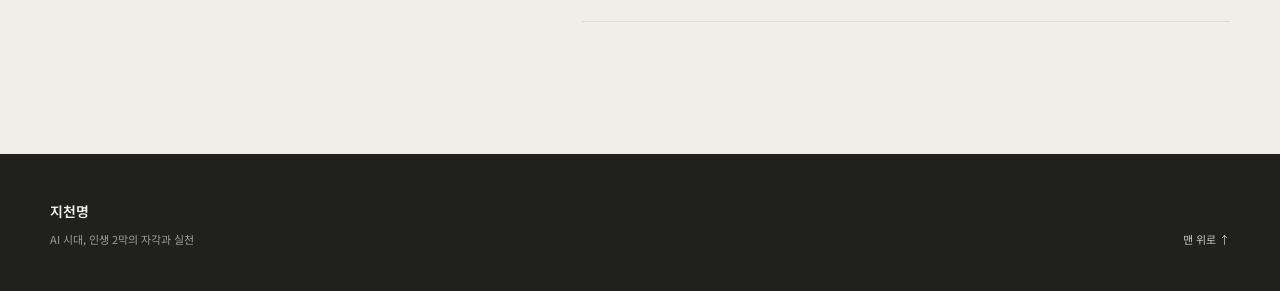
==== commit e9357ed6: "Update paragraph content in index1.html" ====
--- a/index1.html
+++ b/index1.html
@@ -166,7 +166,7 @@
             <span class="map-number">02</span>
             <span class="hanja">常</span>
             <h3>항상성</h3>
-            <p>변화 속에서도 반복되는 질서가 있습니다.</p>
+            <p>변화 속에서도 반복되는 질서</p>
             <a href="#top">항상성 읽기 <span>→</span></a>
           </article>
 
@@ -174,7 +174,7 @@
             <span class="map-number">03</span>
             <span class="hanja">同</span>
             <h3>동시성</h3>
-            <p>서로 다른 사건들이 하나의 구조 안에서 만납니다.</p>
+            <p>시공을 초월하는 동시성</p>
             <a href="#top">동시성 읽기 <span>→</span></a>
           </article>
 
--- a/style.css
+++ b/style.css
@@ -1,44 +1,39 @@
+/* =========================================================
+   지천명 — Minimal Editorial Design
+   ========================================================= */
+
 :root {
-  --text: #252321;
-  --muted: #746f66;
-  --bg: #fffdf8;
-  --soft: #f7f3ec;
-  --soft-2: #efe7d8;
-  --line: #e4dccf;
-
-  --accent: #2f6f9f;
-  --accent-dark: #1f567d;
-  --accent-soft: #e7f1f7;
-
-  --gold: #b88746;
-  --gold-soft: #f6ead8;
-
-  --dark: #17202a;
-  --dark-2: #101820;
-
-  --radius: 22px;
-  --radius-small: 14px;
-
-  --shadow: 0 1px 2px rgba(20, 18, 16, 0.05),
-            0 18px 45px rgba(20, 18, 16, 0.08);
-}
-
-* {
-  box-sizing: border-box;
-}
+  --paper: #f7f6f2;
+  --paper-2: #efeee9;
+  --ink: #20211f;
+  --muted: #777771;
+  --line: #deddd6;
+  --dark: #20211f;
+  --dark-2: #292a27;
+  --light-ink: #f5f4ef;
+  --accent: #68736d;
+  --max: 1180px;
+  --narrow: 760px;
+  --radius: 18px;
+  --shadow: 0 18px 60px rgba(25, 25, 22, .06);
+}
+
+* { box-sizing: border-box; }
 
 html {
   scroll-behavior: smooth;
+  scroll-padding-top: 82px;
 }
 
 body {
   margin: 0;
-  color: var(--text);
-  background: var(--bg);
-  font-family: -apple-system, BlinkMacSystemFont, "Segoe UI", "Noto Sans KR", Arial, sans-serif;
-  line-height: 1.7;
-  word-break: keep-all;
-  letter-spacing: -0.015em;
+  background: var(--paper);
+  color: var(--ink);
+  font-family: "Noto Sans KR", system-ui, -apple-system, BlinkMacSystemFont, "Segoe UI", sans-serif;
+  font-size: 16px;
+  line-height: 1.8;
+  -webkit-font-smoothing: antialiased;
+  text-rendering: optimizeLegibility;
 }
 
 a {
@@ -46,622 +41,777 @@
   text-decoration: none;
 }
 
-a:hover {
-  color: var(--accent);
-}
-
-a:focus-visible,
-button:focus-visible {
-  outline: 3px solid rgba(47, 111, 159, 0.35);
-  outline-offset: 3px;
-}
+button, a { -webkit-tap-highlight-color: transparent; }
+
+button { font: inherit; }
 
 .container {
-  width: min(1120px, calc(100% - 44px));
-  margin: 0 auto;
+  width: min(calc(100% - 48px), var(--max));
+  margin-inline: auto;
 }
 
 .narrow {
-  width: min(820px, calc(100% - 44px));
-}
-
-.center {
-  text-align: center;
-}
-
-.skip-link {
-  position: absolute;
-  top: -100px;
-  left: 16px;
-  z-index: 999;
-  padding: 10px 14px;
-  color: #fff;
+  width: min(calc(100% - 48px), var(--narrow));
+}
+
+.section {
+  padding: 132px 0;
+}
+
+.section-soft { background: var(--paper-2); }
+
+.section-dark {
   background: var(--dark);
-  border-radius: 10px;
-  font-weight: 800;
-}
-
-.skip-link:focus {
-  top: 16px;
-}
-
-/* Header */
+  color: var(--light-ink);
+}
+
+.section-accent {
+  background: #e8e9e3;
+}
+
+.eyebrow {
+  margin: 0 0 22px;
+  color: var(--muted);
+  font-family: Inter, "Noto Sans KR", sans-serif;
+  font-size: 11px;
+  font-weight: 600;
+  letter-spacing: .16em;
+  line-height: 1.4;
+  text-transform: uppercase;
+}
+
+h1, h2, h3, p { margin-top: 0; }
+
+h1, h2, h3 {
+  letter-spacing: -.035em;
+  font-weight: 600;
+}
+
+h1 {
+  max-width: 760px;
+  margin-bottom: 32px;
+  font-size: clamp(48px, 6.2vw, 78px);
+  line-height: 1.12;
+}
+
+h1 em {
+  font-style: normal;
+  font-weight: 400;
+}
+
+h2 {
+  margin-bottom: 22px;
+  font-size: clamp(34px, 4.4vw, 56px);
+  line-height: 1.2;
+}
+
+h3 {
+  margin-bottom: 12px;
+  font-size: 20px;
+  line-height: 1.45;
+}
+
+p { color: var(--muted); }
 
 .site-header {
   position: sticky;
   top: 0;
   z-index: 50;
-  background: rgba(255, 253, 248, 0.88);
+  border-bottom: 1px solid rgba(32, 33, 31, .08);
+  background: rgba(247, 246, 242, .88);
   backdrop-filter: blur(18px);
-  border-bottom: 1px solid rgba(228, 220, 207, 0.8);
 }
 
 .header-inner {
+  position: relative;
+  width: min(calc(100% - 48px), var(--max));
   min-height: 72px;
+  margin-inline: auto;
   display: flex;
   align-items: center;
   justify-content: space-between;
-  gap: 16px;
-}
-
-.logo {
-  font-size: 1.28rem;
-  font-weight: 900;
-  letter-spacing: -0.05em;
-}
-
-.logo::after {
-  content: "";
-  display: inline-block;
-  width: 6px;
-  height: 6px;
-  margin-left: 7px;
-  background: var(--gold);
-  border-radius: 999px;
-  transform: translateY(-2px);
+}
+
+.brand {
+  display: inline-flex;
+  align-items: center;
+  gap: 10px;
+  font-size: 15px;
+  font-weight: 600;
+  letter-spacing: -.02em;
+}
+
+.brand-mark {
+  display: grid;
+  width: 30px;
+  height: 30px;
+  place-items: center;
+  border: 1px solid var(--ink);
+  border-radius: 50%;
+  font-family: serif;
+  font-size: 15px;
 }
 
 .site-nav {
   display: flex;
   align-items: center;
-  gap: 6px;
+  gap: 28px;
 }
 
 .site-nav a {
-  padding: 10px 13px;
-  color: var(--muted);
-  border-radius: 999px;
-  font-size: 0.94rem;
-  font-weight: 650;
-}
-
-.site-nav a:hover {
-  color: var(--text);
-  background: rgba(47, 111, 159, 0.08);
-}
-
-.site-nav .nav-cta {
-  color: #fff;
-  background: var(--accent);
-  box-shadow: 0 8px 18px rgba(47, 111, 159, 0.18);
-}
-
-.site-nav .nav-cta:hover {
-  color: #fff;
-  background: var(--accent-dark);
-}
-
-.menu-button {
+  color: #666661;
+  font-size: 13px;
+  font-weight: 500;
+  transition: color .2s ease;
+}
+
+.site-nav a:hover,
+.site-nav a:focus-visible { color: var(--ink); }
+
+.menu-toggle {
   display: none;
-  width: 44px;
-  height: 44px;
-  border: 1px solid var(--line);
-  background: #fff;
-  border-radius: 12px;
-  font-size: 1.35rem;
+  width: 40px;
+  height: 40px;
+  padding: 9px;
+  border: 0;
+  background: transparent;
   cursor: pointer;
 }
 
-/* Hero */
+.menu-toggle span:not(.sr-only) {
+  display: block;
+  width: 100%;
+  height: 1px;
+  margin: 5px 0;
+  background: var(--ink);
+}
+
+.sr-only {
+  position: absolute;
+  width: 1px;
+  height: 1px;
+  padding: 0;
+  overflow: hidden;
+  clip: rect(0, 0, 0, 0);
+  white-space: nowrap;
+  border: 0;
+}
 
 .hero {
-  position: relative;
-  min-height: calc(100vh - 72px);
+  min-height: min(850px, calc(100vh - 72px));
   display: flex;
   align-items: center;
-  padding: 96px 0;
-  overflow: hidden;
-  background:
-    radial-gradient(circle at 86% 16%, rgba(47, 111, 159, 0.18), transparent 30%),
-    radial-gradient(circle at 8% 82%, rgba(184, 135, 70, 0.16), transparent 26%),
-    linear-gradient(180deg, #fffdf8 0%, #f7f3ec 100%);
-}
-
-.hero::before {
+  padding: 110px 0 120px;
+}
+
+.hero-grid {
+  display: grid;
+  grid-template-columns: minmax(0, 1.25fr) minmax(300px, .75fr);
+  gap: 80px;
+  align-items: center;
+}
+
+.hero-lead {
+  max-width: 650px;
+  margin-bottom: 34px;
+  font-size: 17px;
+  line-height: 1.9;
+}
+
+.hero-actions {
+  display: flex;
+  align-items: center;
+  gap: 25px;
+  flex-wrap: wrap;
+}
+
+.button {
+  display: inline-flex;
+  align-items: center;
+  justify-content: center;
+  min-height: 48px;
+  padding: 0 20px;
+  border-radius: 999px;
+  font-size: 13px;
+  font-weight: 600;
+  transition: transform .2s ease, opacity .2s ease;
+}
+
+.button:hover { transform: translateY(-2px); }
+
+.button-dark {
+  gap: 18px;
+  background: var(--dark);
+  color: white;
+}
+
+.text-link {
+  position: relative;
+  padding-bottom: 3px;
+  color: #555650;
+  font-size: 13px;
+}
+
+.text-link::after {
   content: "";
   position: absolute;
-  inset: 40px;
-  border: 1px solid rgba(228, 220, 207, 0.58);
-  border-radius: 34px;
-  pointer-events: none;
-}
-
-.hero-grid {
+  right: 0;
+  bottom: 0;
+  left: 0;
+  height: 1px;
+  background: currentColor;
+  opacity: .45;
+}
+
+.hero-symbol {
   position: relative;
-  display: grid;
-  grid-template-columns: 1.12fr 0.88fr;
-  gap: 56px;
-  align-items: center;
-}
-
-.hero-content {
-  max-width: 780px;
-}
-
-.eyebrow {
-  margin: 0 0 14px;
-  color: var(--accent);
-  font-weight: 850;
-  font-size: 0.9rem;
-  letter-spacing: 0.055em;
-}
-
-.eyebrow.light {
-  color: #9ed2f2;
-}
-
-h1,
-h2,
-h3 {
-  margin-top: 0;
-  line-height: 1.18;
-  letter-spacing: -0.055em;
-}
-
-h1 {
-  max-width: 780px;
-  margin-bottom: 26px;
-  font-size: clamp(2.75rem, 6.6vw, 5.6rem);
-  font-weight: 900;
-}
-
-h2 {
-  margin-bottom: 16px;
-  font-size: clamp(1.95rem, 4vw, 3.25rem);
-  font-weight: 850;
-}
-
-h3 {
-  margin-bottom: 10px;
-  font-size: 1.28rem;
-  font-weight: 820;
-}
-
-.hero-text,
-.lead,
-.section-title p {
+  width: min(370px, 80vw);
+  aspect-ratio: 1;
+  margin-inline: auto;
+  display: grid;
+  place-items: center;
+}
+
+.symbol-ring {
+  position: absolute;
+  border: 1px solid var(--line);
+  border-radius: 50%;
+}
+
+.ring-outer {
+  inset: 5%;
+}
+
+.ring-inner {
+  inset: 24%;
+  border-color: #c8c9c2;
+}
+
+.symbol-center {
+  display: grid;
+  width: 100px;
+  height: 100px;
+  place-items: center;
+  border-radius: 50%;
+  background: var(--ink);
+  color: var(--paper);
+  font-family: serif;
+  font-size: 38px;
+}
+
+.symbol-label {
+  position: absolute;
+  font-family: serif;
+  font-size: 28px;
+  color: #666861;
+}
+
+.label-top { top: 2%; left: 50%; transform: translateX(-50%); }
+.label-right { top: 50%; right: 2%; transform: translateY(-50%); }
+.label-bottom { bottom: 2%; left: 50%; transform: translateX(-50%); }
+
+.signal {
+  text-align: center;
+}
+
+.signal h2 {
+  margin-bottom: 28px;
+}
+
+.section-lead {
+  margin-bottom: 0;
+  font-size: 17px;
+}
+
+.section-heading {
+  max-width: 700px;
+  margin-bottom: 68px;
+}
+
+.section-heading > p:last-child {
+  max-width: 680px;
+  margin-bottom: 0;
+  font-size: 16px;
+}
+
+.three-columns {
+  display: grid;
+  grid-template-columns: repeat(3, 1fr);
+  border-top: 1px solid var(--line);
+}
+
+.principle {
+  min-height: 330px;
+  padding: 38px 36px 36px 0;
+  border-right: 1px solid var(--line);
+}
+
+.principle + .principle {
+  padding-left: 36px;
+}
+
+.principle:last-child {
+  border-right: 0;
+  padding-right: 0;
+}
+
+.hanja {
+  display: block;
+  margin-bottom: 32px;
+  color: #555750;
+  font-family: serif;
+  font-size: 32px;
+  line-height: 1;
+}
+
+.principle p,
+.map-item p,
+.work-item p {
+  max-width: 320px;
+  margin-bottom: 30px;
+  font-size: 14px;
+  line-height: 1.8;
+}
+
+.principle a,
+.map-item a {
+  font-size: 12px;
+  font-weight: 600;
+}
+
+.principle a span,
+.map-item a span {
+  margin-left: 8px;
+}
+
+.heading-light .eyebrow,
+.heading-light > p:last-child,
+.section-dark p { color: #aaa9a2; }
+
+.timeline {
+  border-top: 1px solid rgba(255,255,255,.17);
+}
+
+.timeline-item {
+  display: grid;
+  grid-template-columns: 170px 1fr;
+  gap: 50px;
+  padding: 42px 0;
+  border-bottom: 1px solid rgba(255,255,255,.17);
+}
+
+.timeline-year {
+  color: #a9aaa4;
+  font-family: Inter, sans-serif;
+  font-size: 12px;
+  letter-spacing: .06em;
+}
+
+.timeline-item h3 {
+  margin-bottom: 9px;
+  color: var(--light-ink);
+}
+
+.timeline-item p {
+  max-width: 680px;
+  margin-bottom: 0;
+}
+
+.map-grid {
+  display: grid;
+  grid-template-columns: repeat(4, 1fr);
+  border-top: 1px solid var(--line);
+}
+
+.map-item {
+  position: relative;
+  min-height: 350px;
+  padding: 34px 28px 32px 0;
+  border-right: 1px solid var(--line);
+}
+
+.map-item + .map-item { padding-left: 28px; }
+.map-item:last-child { border-right: 0; padding-right: 0; }
+
+.map-number,
+.work-index {
+  display: block;
+  margin-bottom: 42px;
+  color: #9a9a94;
+  font-family: Inter, sans-serif;
+  font-size: 10px;
+  letter-spacing: .12em;
+}
+
+.map-item .hanja {
+  margin-bottom: 22px;
+  font-size: 30px;
+}
+
+.map-item h3 { margin-bottom: 8px; }
+
+.section-accent .eyebrow { color: #73786f; }
+
+.practice-grid {
+  display: grid;
+  grid-template-columns: .7fr 1.3fr;
+  gap: 100px;
+  align-items: start;
+}
+
+.practice h2 { margin-bottom: 24px; }
+
+.practice-intro {
+  max-width: 320px;
+  color: #6d716a;
+}
+
+.questions {
+  border-top: 1px solid #cfd1ca;
+}
+
+.question {
+  display: grid;
+  grid-template-columns: 48px 1fr;
+  gap: 22px;
+  padding: 28px 0;
+  border-bottom: 1px solid #cfd1ca;
+}
+
+.question span {
+  color: #8b9088;
+  font-family: Inter, sans-serif;
+  font-size: 11px;
+}
+
+.question p {
+  margin: 0;
+  color: var(--ink);
+  font-size: 17px;
+  line-height: 1.7;
+}
+
+.copy-button {
+  margin-top: 28px;
+  min-height: 45px;
+  padding: 0 18px;
+  border: 1px solid #bbbdb5;
+  border-radius: 999px;
+  background: transparent;
+  color: var(--ink);
+  font-size: 12px;
+  font-weight: 600;
+  cursor: pointer;
+  transition: background .2s ease, color .2s ease;
+}
+
+.copy-button:hover {
+  background: var(--dark);
+  color: white;
+}
+
+.copy-status {
+  min-height: 1.5em;
+  margin: 10px 0 0;
+  font-size: 12px;
+}
+
+.works-grid {
+  display: grid;
+  grid-template-columns: repeat(3, 1fr);
+  border-top: 1px solid var(--line);
+}
+
+.work-item {
+  min-height: 270px;
+  padding: 30px 30px 28px 0;
+  border-right: 1px solid var(--line);
+  border-bottom: 1px solid var(--line);
+  transition: background .2s ease, transform .2s ease;
+}
+
+.work-item:nth-child(3n + 2) { padding-left: 30px; }
+.work-item:nth-child(3n) {
+  padding-left: 30px;
+  padding-right: 0;
+  border-right: 0;
+}
+
+.work-item:hover {
+  background: rgba(255,255,255,.32);
+}
+
+.work-item.external { cursor: pointer; }
+
+.work-item h3 { margin-bottom: 10px; }
+
+.work-item p {
+  margin-bottom: 30px;
+}
+
+.work-link {
+  font-size: 11px;
+  font-weight: 600;
+}
+
+.work-link.muted {
+  color: #aaa9a2;
+  font-weight: 500;
+}
+
+.guide-grid {
+  display: grid;
+  grid-template-columns: .8fr 1.2fr;
+  gap: 100px;
+  align-items: start;
+}
+
+.reading-list {
+  margin: 0;
+  padding: 0;
+  list-style: none;
+  border-top: 1px solid var(--line);
+  counter-reset: reading;
+}
+
+.reading-list li {
+  counter-increment: reading;
+  border-bottom: 1px solid var(--line);
+}
+
+.reading-list a {
+  display: grid;
+  grid-template-columns: 1fr 1.2fr;
+  gap: 20px;
+  padding: 24px 0;
+}
+
+.reading-list a::before {
+  content: "0" counter(reading);
+  grid-column: 1 / -1;
+  margin-bottom: -10px;
+  color: #999992;
+  font-family: Inter, sans-serif;
+  font-size: 10px;
+  letter-spacing: .1em;
+}
+
+.reading-list strong {
+  font-size: 14px;
+}
+
+.reading-list span {
   color: var(--muted);
-  font-size: 1.08rem;
-}
-
-.hero-text {
-  max-width: 670px;
-  margin-bottom: 34px;
-  font-size: clamp(1.08rem, 1.8vw, 1.22rem);
-}
-
-.button-group {
-  display: flex;
-  gap: 12px;
-  flex-wrap: wrap;
-}
-
-.button {
-  display: inline-flex;
-  min-height: 50px;
-  align-items: center;
-  justify-content: center;
-  padding: 13px 20px;
-  border: 1px solid var(--line);
-  border-radius: 14px;
-  font-weight: 850;
-  cursor: pointer;
-  font-size: 1rem;
-  transition: transform 0.18s ease, background 0.18s ease, border-color 0.18s ease;
-}
-
-.button.primary {
-  color: #fff;
-  background: var(--accent);
-  border-color: var(--accent);
-  box-shadow: 0 12px 26px rgba(47, 111, 159, 0.2);
-}
-
-.button.primary:hover {
-  color: #fff;
-  background: var(--accent-dark);
-  transform: translateY(-1px);
-}
-
-.button.secondary {
-  color: var(--text);
-  background: rgba(255, 255, 255, 0.82);
-}
-
-.button.secondary:hover {
-  color: var(--accent);
-  border-color: rgba(47, 111, 159, 0.35);
-}
-
-.hero-card {
-  position: relative;
-  padding: 34px;
-  background:
-    linear-gradient(180deg, rgba(255, 255, 255, 0.94), rgba(255, 253, 248, 0.88));
-  border: 1px solid rgba(228, 220, 207, 0.9);
-  border-radius: 28px;
-  box-shadow: var(--shadow);
-  overflow: hidden;
-}
-
-.hero-card::before {
-  content: "自覺";
-  position: absolute;
-  right: 28px;
-  bottom: 18px;
-  color: rgba(184, 135, 70, 0.12);
-  font-size: 5.5rem;
-  font-weight: 900;
-  line-height: 1;
-}
-
-.hero-card h2 {
-  position: relative;
-  font-size: clamp(1.55rem, 3vw, 2.35rem);
-}
-
-.hero-card p {
-  position: relative;
-  color: var(--muted);
-}
-
-.card-label {
-  position: relative;
-  display: inline-block;
-  margin-bottom: 16px;
-  padding: 7px 11px;
-  color: var(--gold);
-  background: var(--gold-soft);
-  border-radius: 999px;
-  font-weight: 850;
-  font-size: 0.84rem;
-}
-
-/* Sections */
-
-.section {
-  padding: 96px 0;
-}
-
-.soft {
-  background: var(--soft);
-}
-
-.dark {
-  color: #fff;
-  background:
-    radial-gradient(circle at top right, rgba(47, 111, 159, 0.35), transparent 30%),
-    linear-gradient(135deg, var(--dark), var(--dark-2));
-}
-
-.light-text {
-  color: rgba(255, 255, 255, 0.76);
-}
-
-.section-title {
-  max-width: 760px;
-  margin: 0 auto 46px;
-  text-align: center;
-}
-
-.section-title p {
-  margin-top: 0;
-}
-
-/* Cards */
-
-.card-grid {
-  display: grid;
-  gap: 20px;
-}
-
-.card-grid.three {
-  grid-template-columns: repeat(3, 1fr);
-}
-
-.card-grid.four {
-  grid-template-columns: repeat(4, 1fr);
-}
-
-.card-grid.five {
-  grid-template-columns: repeat(5, 1fr);
-}
-
-.info-card,
-.link-card {
-  position: relative;
-  min-height: 225px;
-  padding: 26px;
-  background: rgba(255, 255, 255, 0.86);
-  border: 1px solid rgba(228, 220, 207, 0.92);
-  border-radius: var(--radius);
-  transition: transform 0.22s ease, box-shadow 0.22s ease, border-color 0.22s ease;
-}
-
-.info-card:hover,
-.link-card:hover {
-  transform: translateY(-4px);
-  border-color: rgba(47, 111, 159, 0.25);
-  box-shadow: var(--shadow);
-}
-
-.info-card p,
-.link-card p {
-  color: var(--muted);
-  margin-bottom: 0;
-}
-
-.info-card a,
-.link-card a {
-  display: inline-block;
-  margin-top: 18px;
-  color: var(--accent);
-  font-weight: 850;
-}
-
-.icon {
-  width: 48px;
-  height: 48px;
-  margin-bottom: 18px;
-  display: grid;
-  place-items: center;
-  color: var(--accent);
-  background: var(--accent-soft);
-  border-radius: 15px;
-  font-weight: 900;
-  font-size: 1.12rem;
-}
-
-/* Timeline */
-
-.timeline {
-  display: grid;
-  gap: 18px;
-  margin-top: 38px;
-}
-
-.timeline-item {
-  display: grid;
-  grid-template-columns: 130px 1fr;
-  gap: 26px;
-  padding: 26px;
-  background: #fff;
-  border: 1px solid var(--line);
-  border-radius: var(--radius);
-}
-
-.timeline-item strong {
-  color: var(--gold);
-  font-size: 1.05rem;
-}
-
-.timeline-item p {
-  margin-bottom: 0;
-  color: var(--muted);
-}
-
-/* Practice */
-
-.question-list {
-  display: grid;
-  grid-template-columns: 1fr;
-  gap: 18px;
-  margin: 36px 0;
-}
-
-.question-card {
-  display: grid;
-  grid-template-columns: 44px 1fr;
-  gap: 16px;
-  align-items: center;
-  padding: 24px;
-  text-align: left;
-  background: rgba(255, 255, 255, 0.085);
-  border: 1px solid rgba(255, 255, 255, 0.16);
-  border-radius: var(--radius);
-}
-
-.question-card span {
-  display: grid;
-  width: 38px;
-  height: 38px;
-  place-items: center;
-  color: var(--dark);
-  background: #fff;
-  border-radius: 50%;
-  font-weight: 900;
-}
-
-.question-card p {
-  margin: 0;
-  color: #fff;
-  font-weight: 820;
-  font-size: 1.08rem;
-}
-
-.copy-message {
-  min-height: 24px;
-  margin-top: 16px;
-  color: #9ed2f2;
-}
-
-/* Reading order */
-
-.reading-order {
-  display: grid;
-  gap: 16px;
-  padding-left: 24px;
-}
-
-.reading-order li {
-  padding: 14px 0;
-  border-bottom: 1px solid var(--line);
-}
-
-.reading-order a {
-  display: block;
-  color: var(--accent);
-  font-weight: 850;
-}
-
-.reading-order span {
-  display: block;
-  color: var(--muted);
-}
-
-/* Footer */
+  font-size: 13px;
+}
 
 .site-footer {
-  padding: 34px 0;
-  border-top: 1px solid var(--line);
-  background: #fffdf8;
+  padding: 42px 0;
+  background: var(--dark);
+  color: #f1f0eb;
 }
 
 .footer-inner {
   display: flex;
+  align-items: flex-end;
   justify-content: space-between;
-  gap: 16px;
-  color: var(--muted);
-}
-
-.footer-inner a {
-  color: var(--accent);
-  font-weight: 850;
-}
-
-/* Responsive */
-
-@media (max-width: 1040px) {
-  .card-grid.five {
-    grid-template-columns: repeat(2, 1fr);
-  }
-
-  .card-grid.four {
-    grid-template-columns: repeat(2, 1fr);
-  }
-}
-
-@media (max-width: 920px) {
-  .hero-grid,
-  .card-grid.three {
+  gap: 30px;
+}
+
+.footer-inner strong {
+  font-size: 14px;
+  font-weight: 600;
+}
+
+.footer-inner p {
+  margin: 5px 0 0;
+  color: #999a94;
+  font-size: 11px;
+}
+
+.footer-inner > a {
+  color: #c4c5bf;
+  font-size: 11px;
+}
+
+:focus-visible {
+  outline: 2px solid #5e6d64;
+  outline-offset: 4px;
+}
+
+@media (max-width: 900px) {
+  .section { padding: 100px 0; }
+
+  .hero-grid {
     grid-template-columns: 1fr;
-  }
-
-  .hero {
-    min-height: auto;
-  }
-
-  .hero::before {
-    inset: 20px;
-  }
-
-  .menu-button {
-    display: grid;
-    place-items: center;
-  }
+    gap: 60px;
+  }
+
+  .hero-symbol {
+    width: min(300px, 65vw);
+    order: -1;
+  }
+
+  .hero-copy { text-align: center; }
+  .hero-lead { margin-inline: auto; }
+  .hero-actions { justify-content: center; }
+
+  .three-columns,
+  .map-grid { grid-template-columns: repeat(2, 1fr); }
+
+  .principle:nth-child(2) { border-right: 0; }
+  .principle:nth-child(3) {
+    border-top: 1px solid var(--line);
+    padding-left: 0;
+  }
+
+  .map-item:nth-child(2) { border-right: 0; }
+  .map-item:nth-child(n+3) { border-top: 1px solid var(--line); }
+  .map-item:nth-child(3) { padding-left: 0; }
+
+  .practice-grid,
+  .guide-grid {
+    grid-template-columns: 1fr;
+    gap: 55px;
+  }
+}
+
+@media (max-width: 700px) {
+  .container,
+  .narrow,
+  .header-inner {
+    width: min(calc(100% - 36px), var(--max));
+  }
+
+  .section { padding: 82px 0; }
+
+  .site-header { min-height: 64px; }
+
+  .header-inner { min-height: 64px; }
+
+  .menu-toggle { display: block; }
 
   .site-nav {
     position: absolute;
-    top: 72px;
-    left: 20px;
-    right: 20px;
+    top: calc(100% + 1px);
+    right: 0;
+    left: 0;
     display: none;
     flex-direction: column;
     align-items: stretch;
-    padding: 14px;
-    background: #fffdf8;
-    border: 1px solid var(--line);
-    border-radius: 18px;
+    gap: 0;
+    padding: 10px 18px 18px;
+    border-bottom: 1px solid var(--line);
+    background: rgba(247,246,242,.98);
     box-shadow: var(--shadow);
   }
 
-  .site-nav.open {
-    display: flex;
-  }
+  .site-nav.is-open { display: flex; }
 
   .site-nav a {
-    padding: 14px;
-  }
+    padding: 12px 0;
+    border-bottom: 1px solid rgba(32,33,31,.07);
+  }
+
+  .site-nav a:last-child { border-bottom: 0; }
+
+  h1 {
+    font-size: clamp(42px, 12vw, 60px);
+  }
+
+  h2 {
+    font-size: clamp(32px, 9vw, 46px);
+  }
+
+  .hero {
+    min-height: auto;
+    padding: 72px 0 92px;
+  }
+
+  .hero-symbol {
+    width: 230px;
+  }
+
+  .symbol-center {
+    width: 72px;
+    height: 72px;
+    font-size: 29px;
+  }
+
+  .symbol-label { font-size: 22px; }
+
+  .three-columns,
+  .map-grid,
+  .works-grid {
+    grid-template-columns: 1fr;
+  }
+
+  .principle,
+  .principle + .principle,
+  .principle:last-child,
+  .map-item,
+  .map-item + .map-item,
+  .map-item:last-child,
+  .work-item,
+  .work-item:nth-child(3n + 2),
+  .work-item:nth-child(3n) {
+    min-height: 0;
+    padding: 30px 0;
+    border-right: 0;
+    border-bottom: 1px solid var(--line);
+  }
+
+  .principle:last-child,
+  .map-item:last-child,
+  .work-item:last-child {
+    border-bottom: 0;
+  }
+
+  .principle:nth-child(3),
+  .map-item:nth-child(n+3) {
+    border-top: 0;
+  }
+
+  .principle .hanja { margin-bottom: 22px; }
+
+  .map-item {
+    min-height: 250px;
+  }
+
+  .work-item { min-height: 220px; }
 
   .timeline-item {
     grid-template-columns: 1fr;
     gap: 8px;
-  }
-}
-
-@media (max-width: 620px) {
-  .container,
-  .narrow {
-    width: min(100% - 32px, 1120px);
-  }
-
-  .section {
-    padding: 70px 0;
-  }
-
-  .hero {
-    padding: 72px 0;
-  }
-
-  h1 {
-    font-size: clamp(2.55rem, 13vw, 4rem);
-  }
-
-  h2 {
-    font-size: clamp(1.85rem, 8vw, 2.55rem);
-  }
-
-  .button-group,
-  .button {
-    width: 100%;
-  }
-
-  .hero-card {
-    padding: 26px;
-  }
-
-  .card-grid.four,
-  .card-grid.five {
+    padding: 30px 0;
+  }
+
+  .question {
+    grid-template-columns: 35px 1fr;
+    gap: 10px;
+  }
+
+  .question p { font-size: 15px; }
+
+  .reading-list a {
     grid-template-columns: 1fr;
-  }
-
-  .question-card {
-    grid-template-columns: 1fr;
-  }
+    gap: 5px;
+  }
+
+  .reading-list a::before { margin-bottom: 2px; }
 
   .footer-inner {
+    align-items: flex-start;
     flex-direction: column;
   }
+
+  .desktop-only { display: none; }
 }
 
 @media (prefers-reduced-motion: reduce) {
-  html {
-    scroll-behavior: auto;
-  }
-
-  .info-card,
-  .link-card,
-  .button {
-    transition: none;
-  }
-}
+  html { scroll-behavior: auto; }
+  *, *::before, *::after {
+    transition: none !important;
+    animation: none !important;
+  }
+}
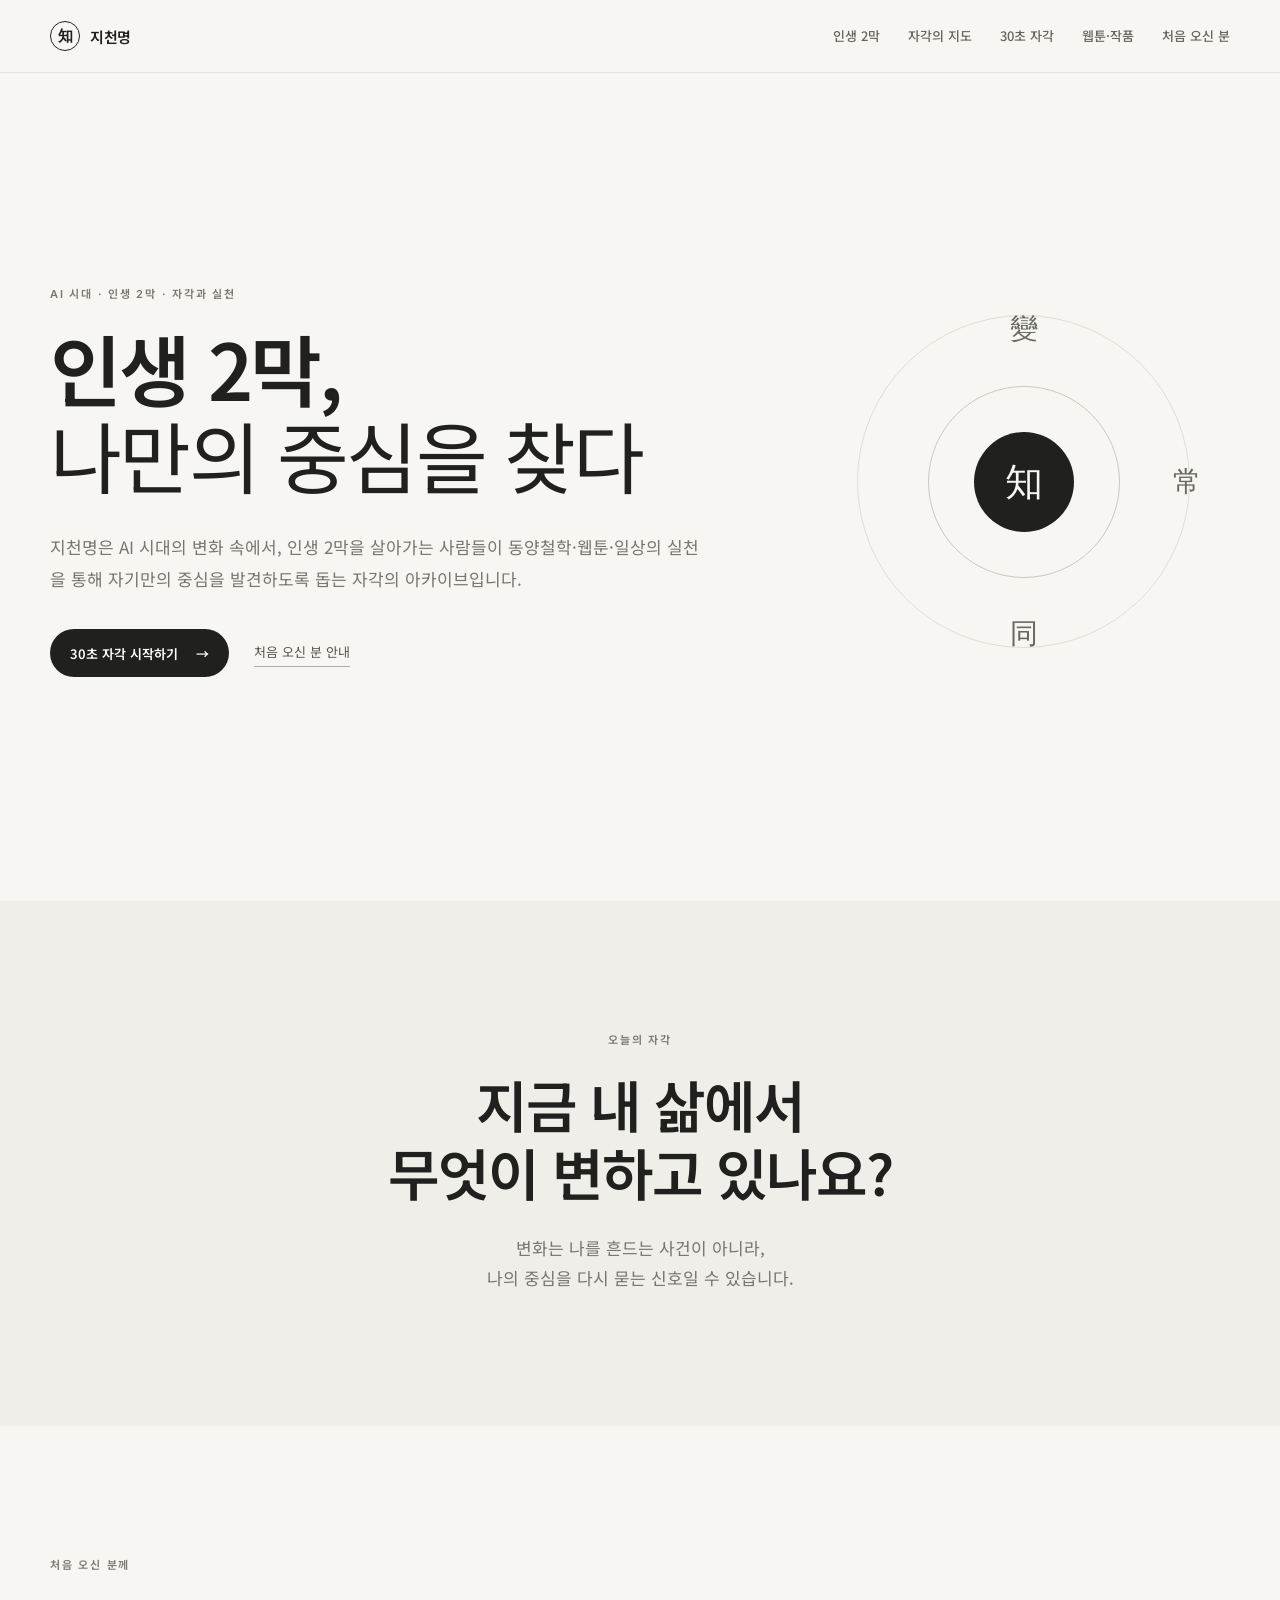
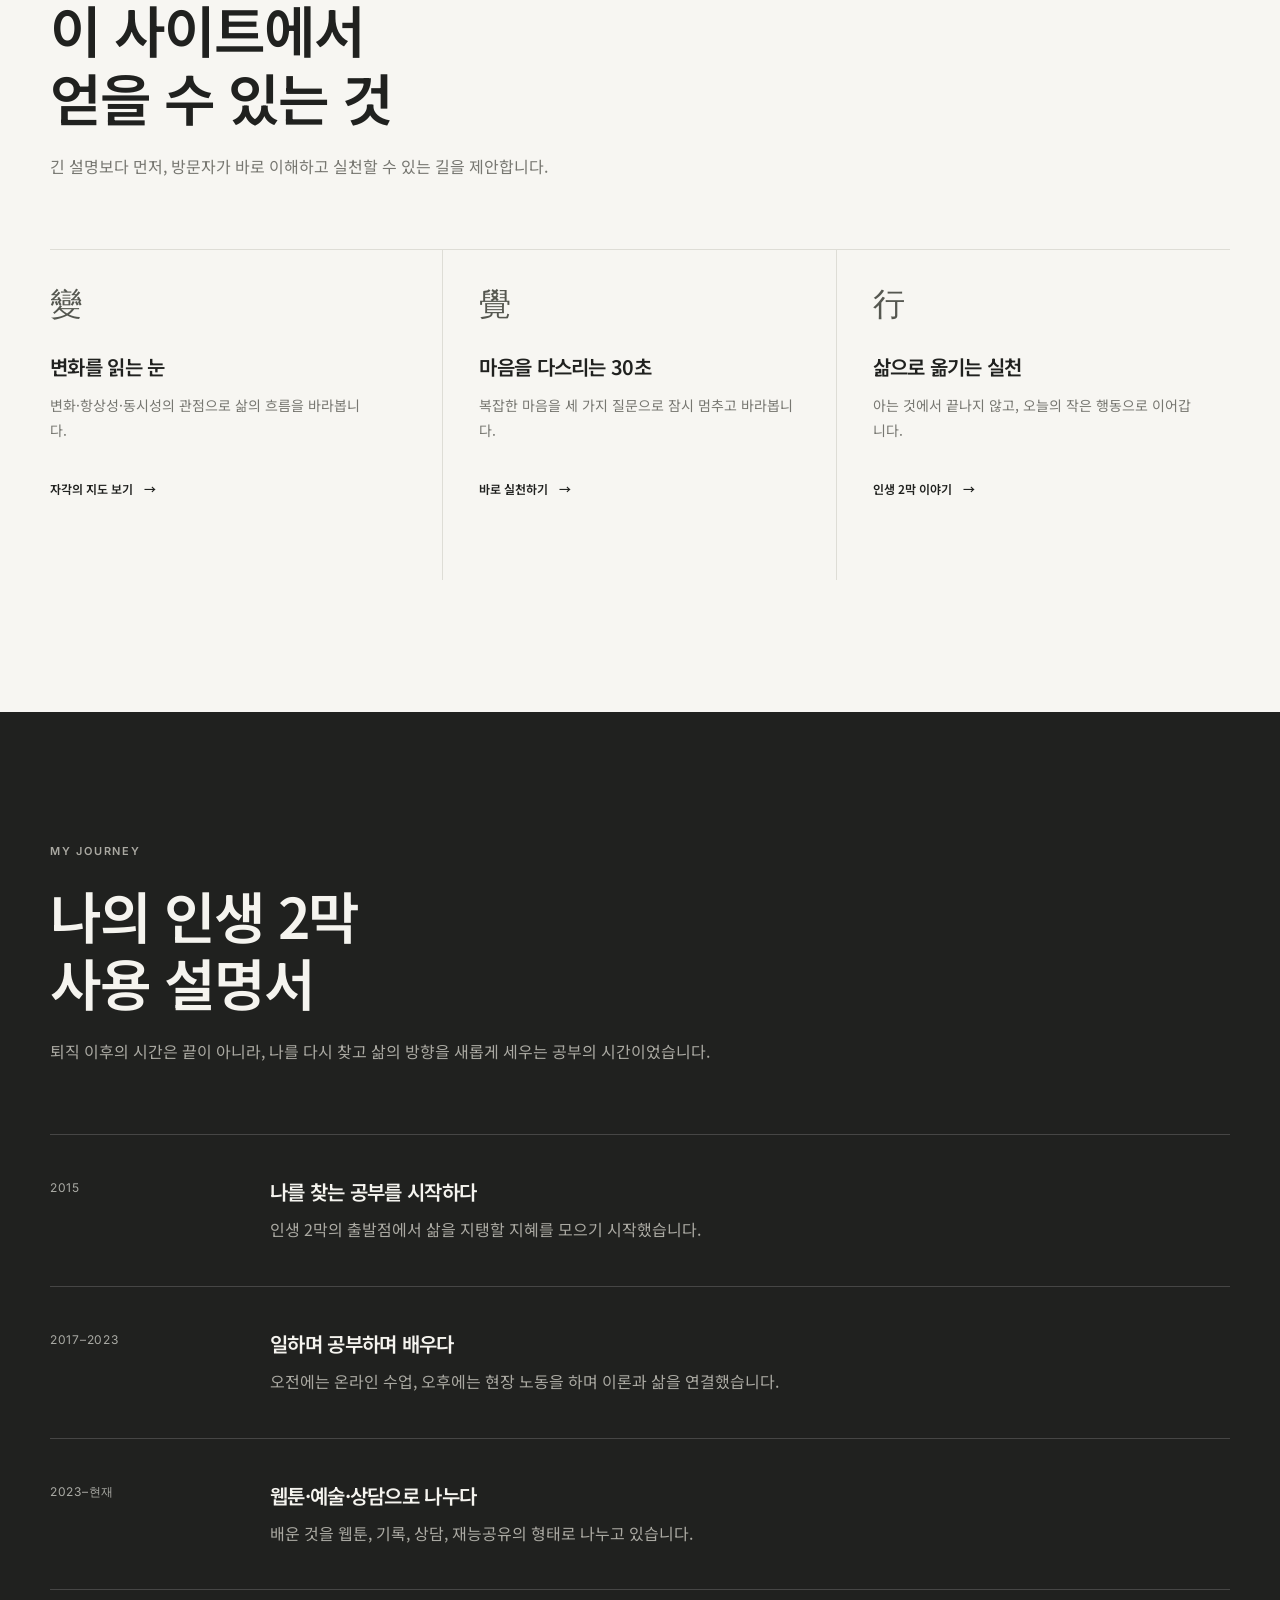
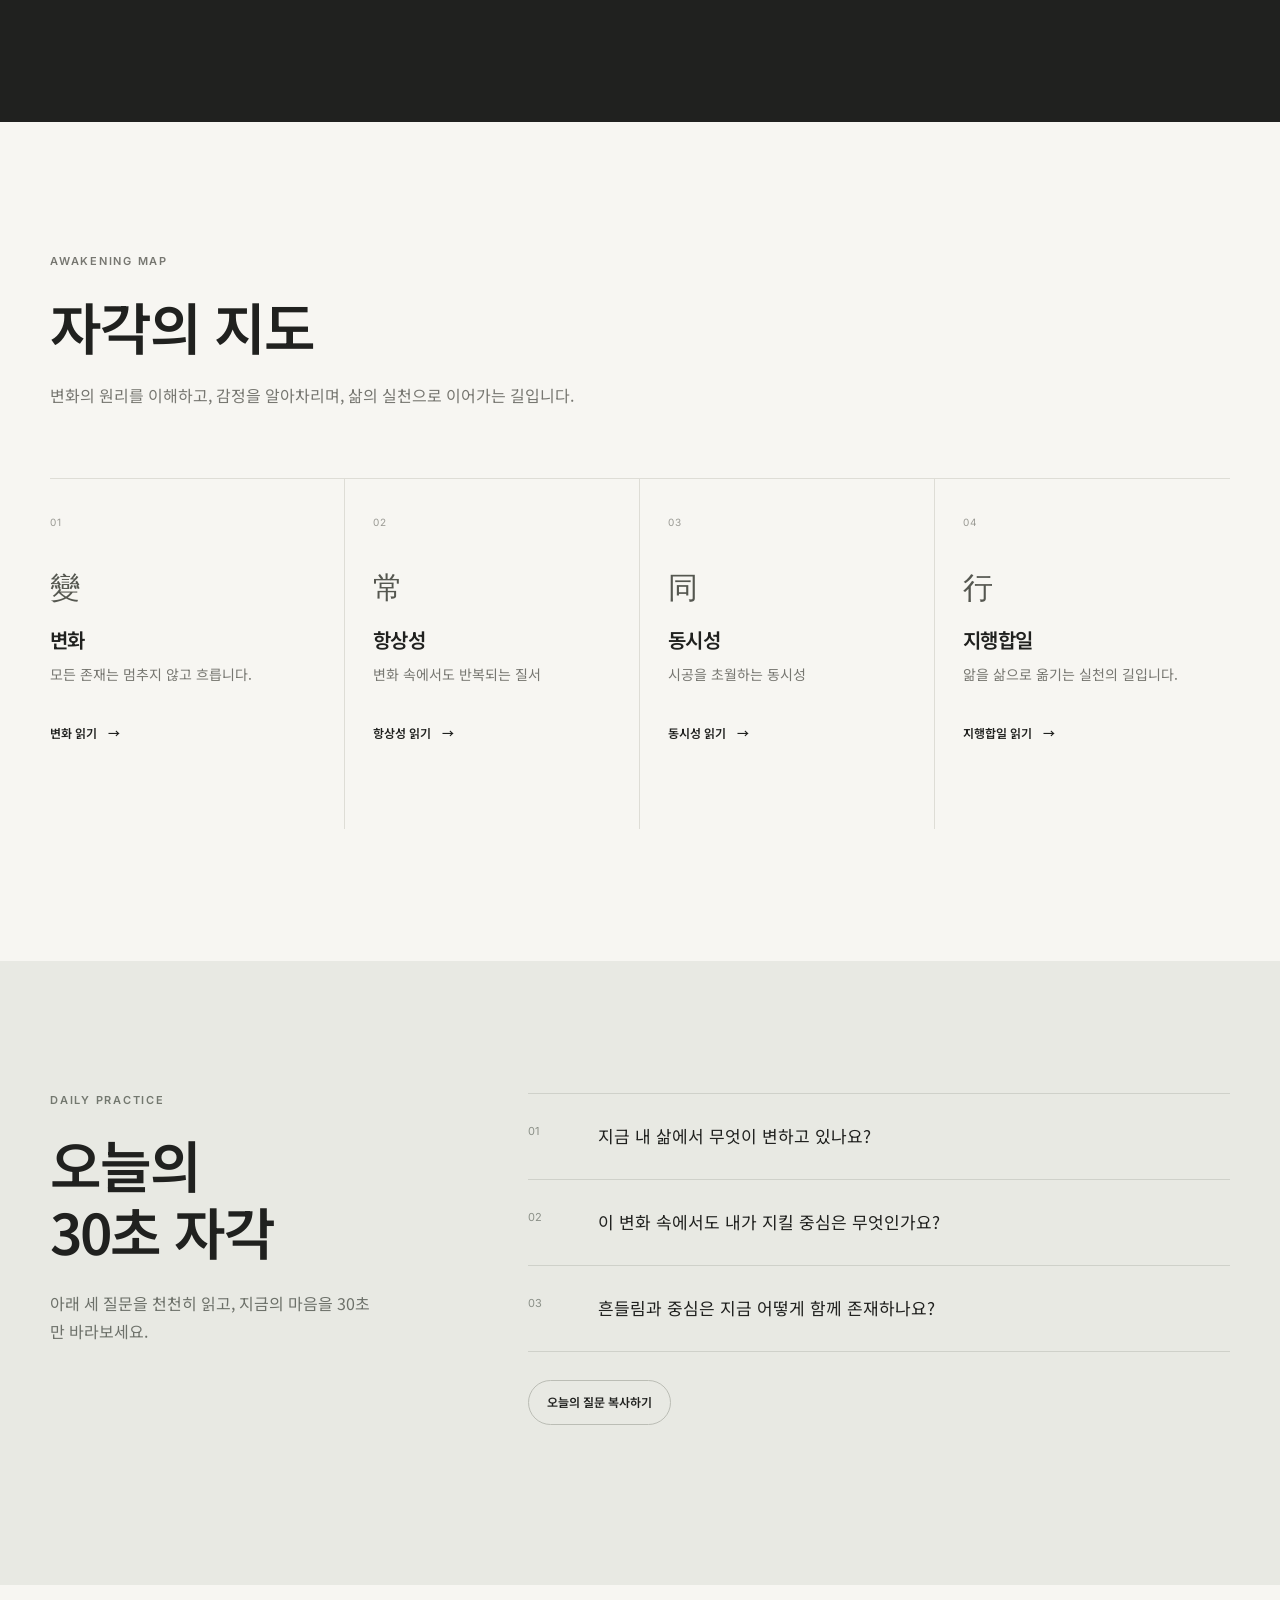
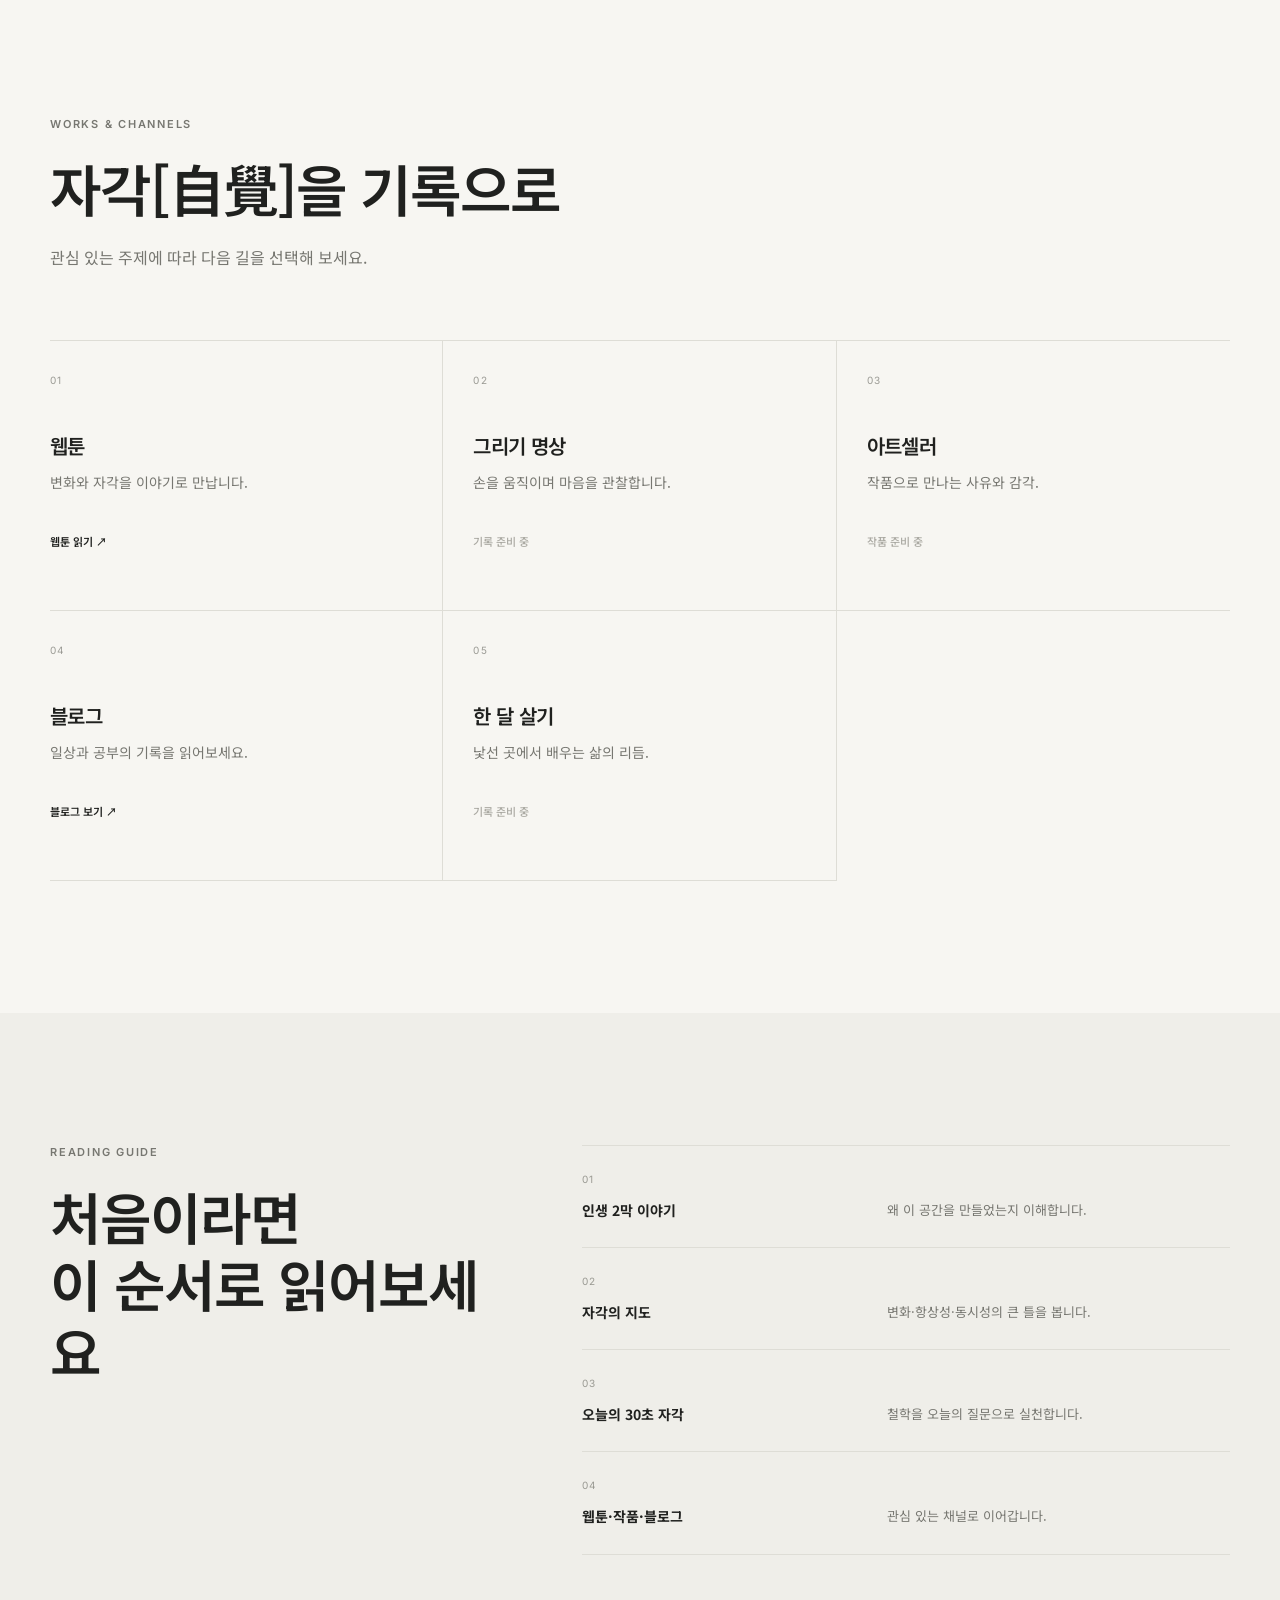
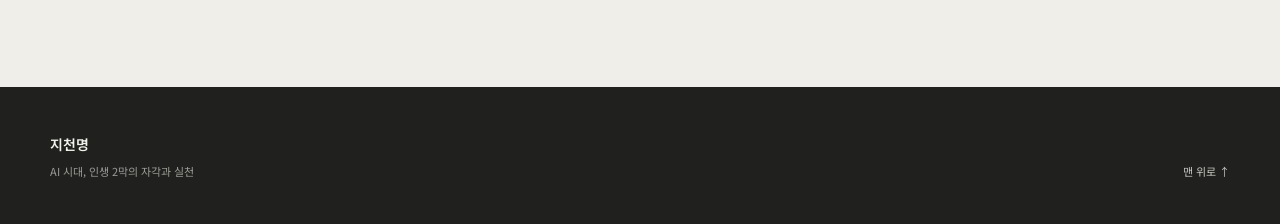
==== commit 441279bc: "Update section heading in index1.html" ====
--- a/index1.html
+++ b/index1.html
@@ -220,7 +220,7 @@
       <div class="container">
         <div class="section-heading">
           <p class="eyebrow">Works & Channels</p>
-          <h2>웹툰·작품·기록으로<br>이어가기</h2>
+          <h2>자각[自覺]을 기록으로</h2>
           <p>관심 있는 주제에 따라 다음 길을 선택해 보세요.</p>
         </div>
 
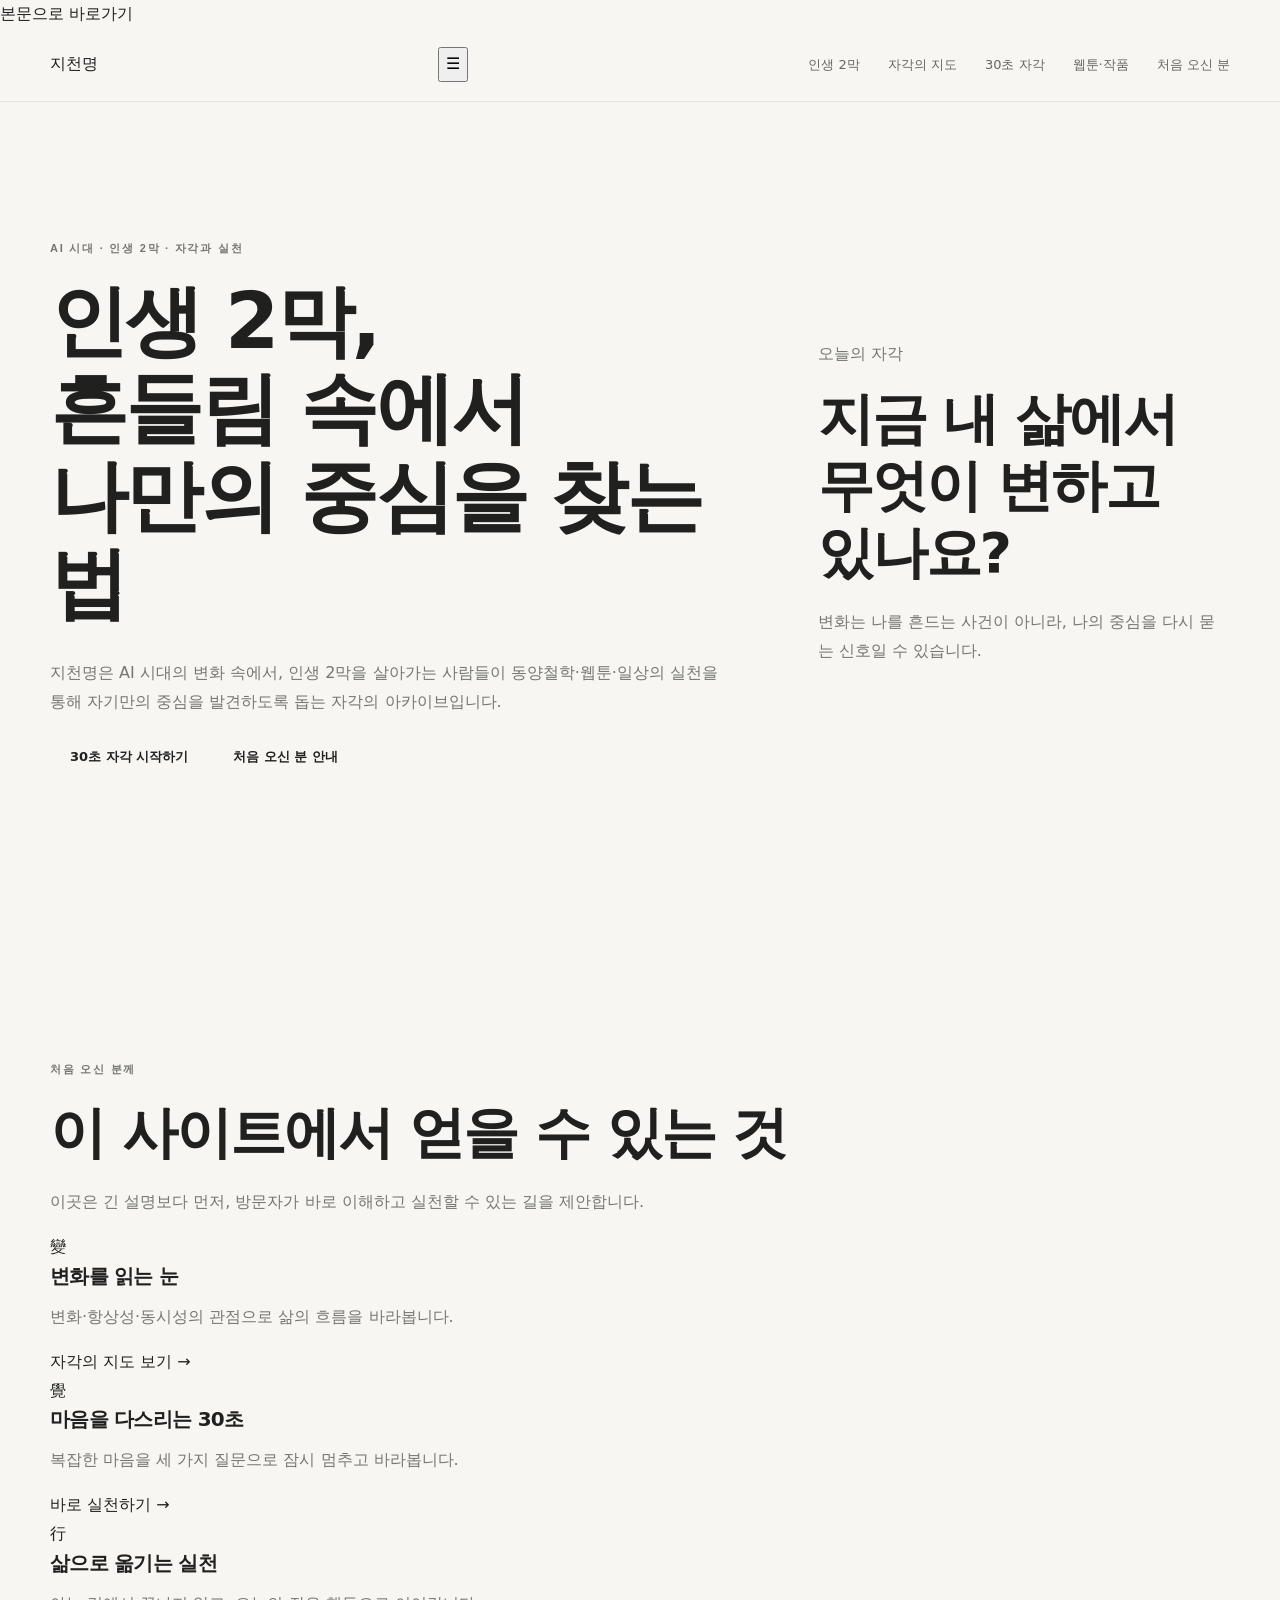
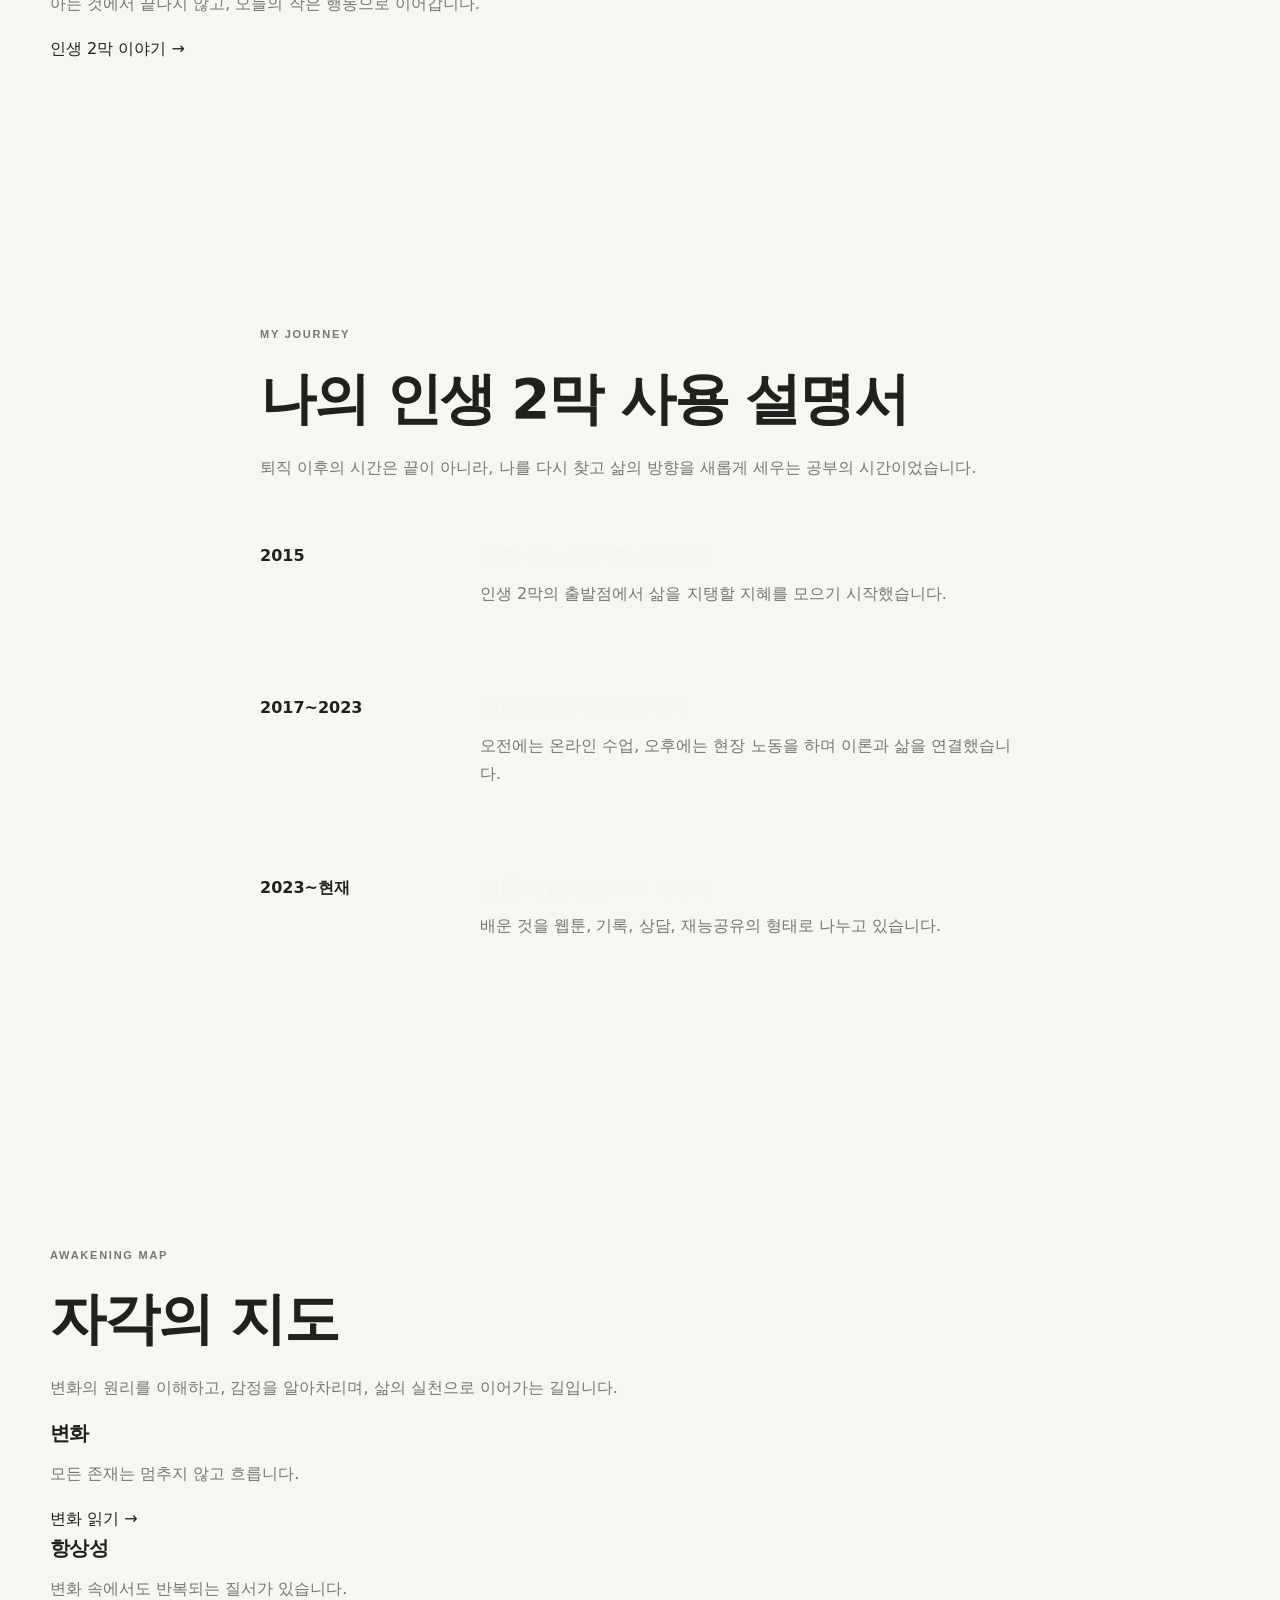
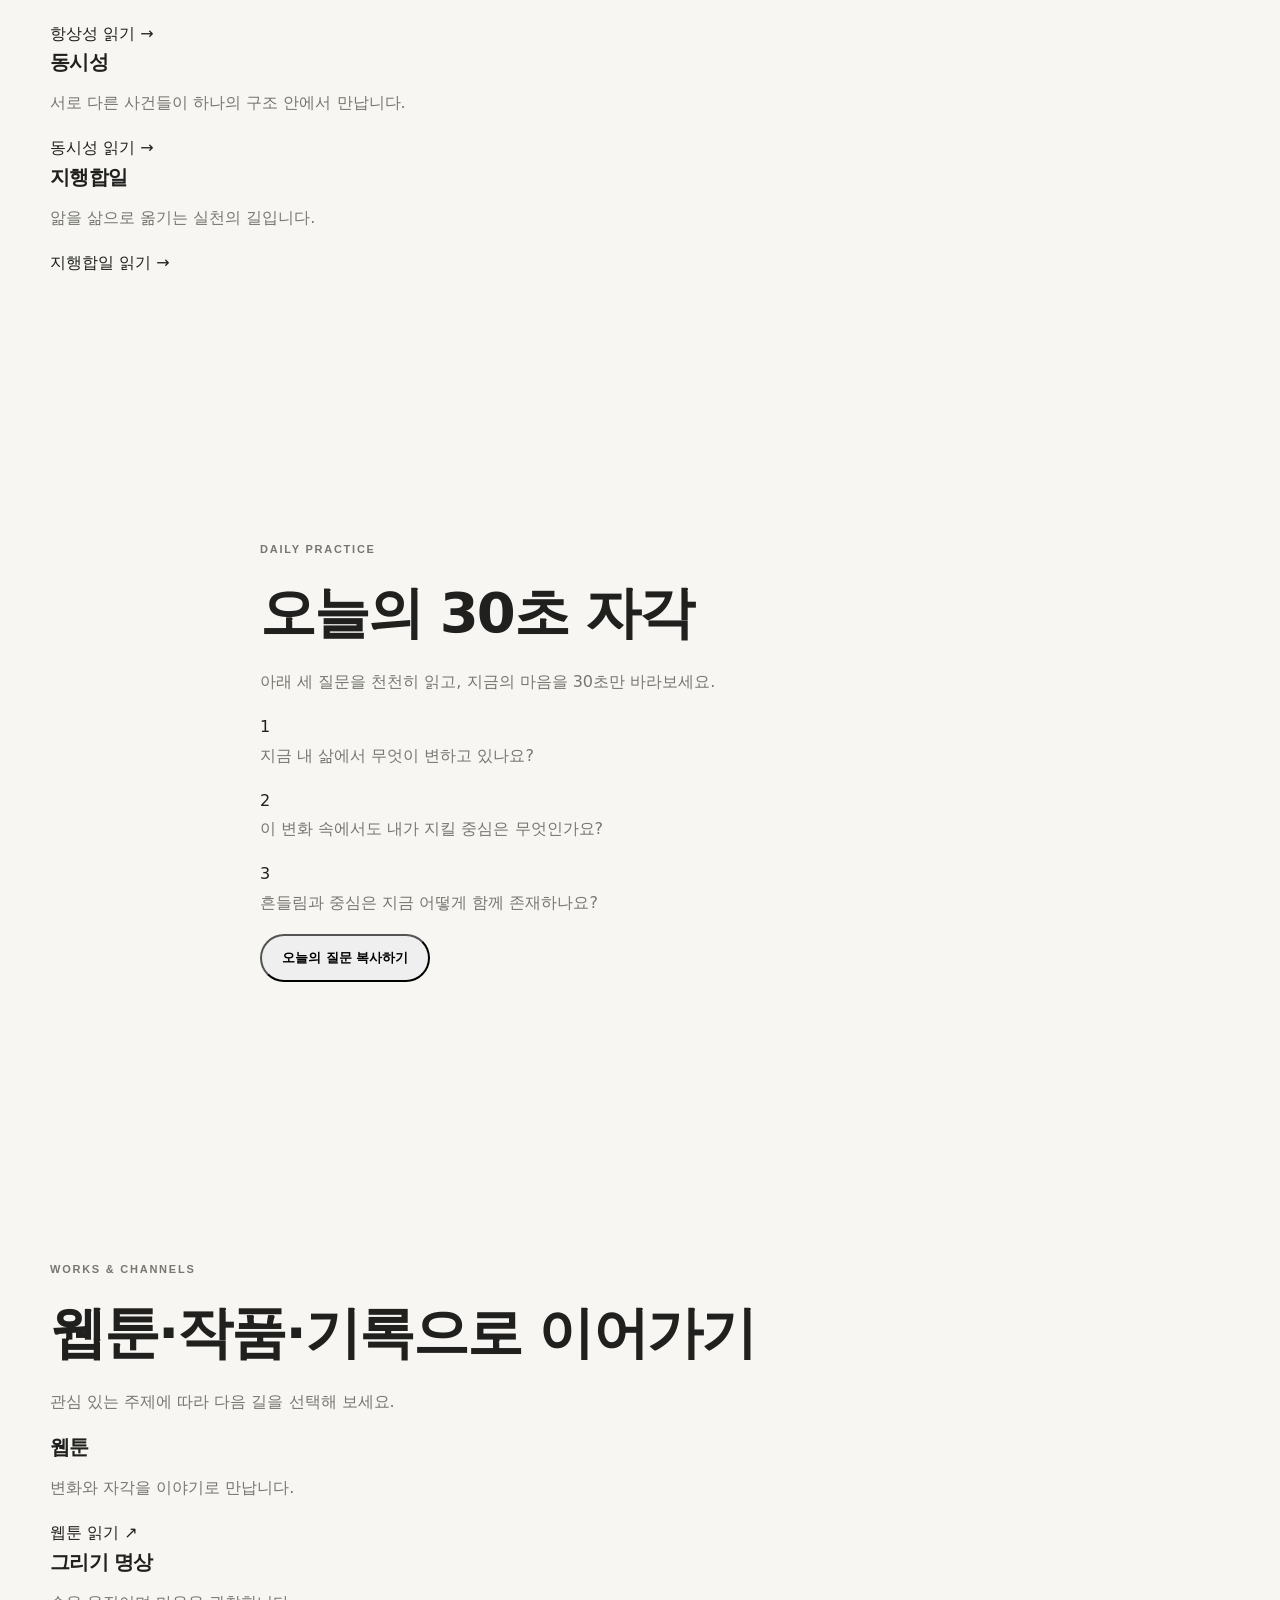
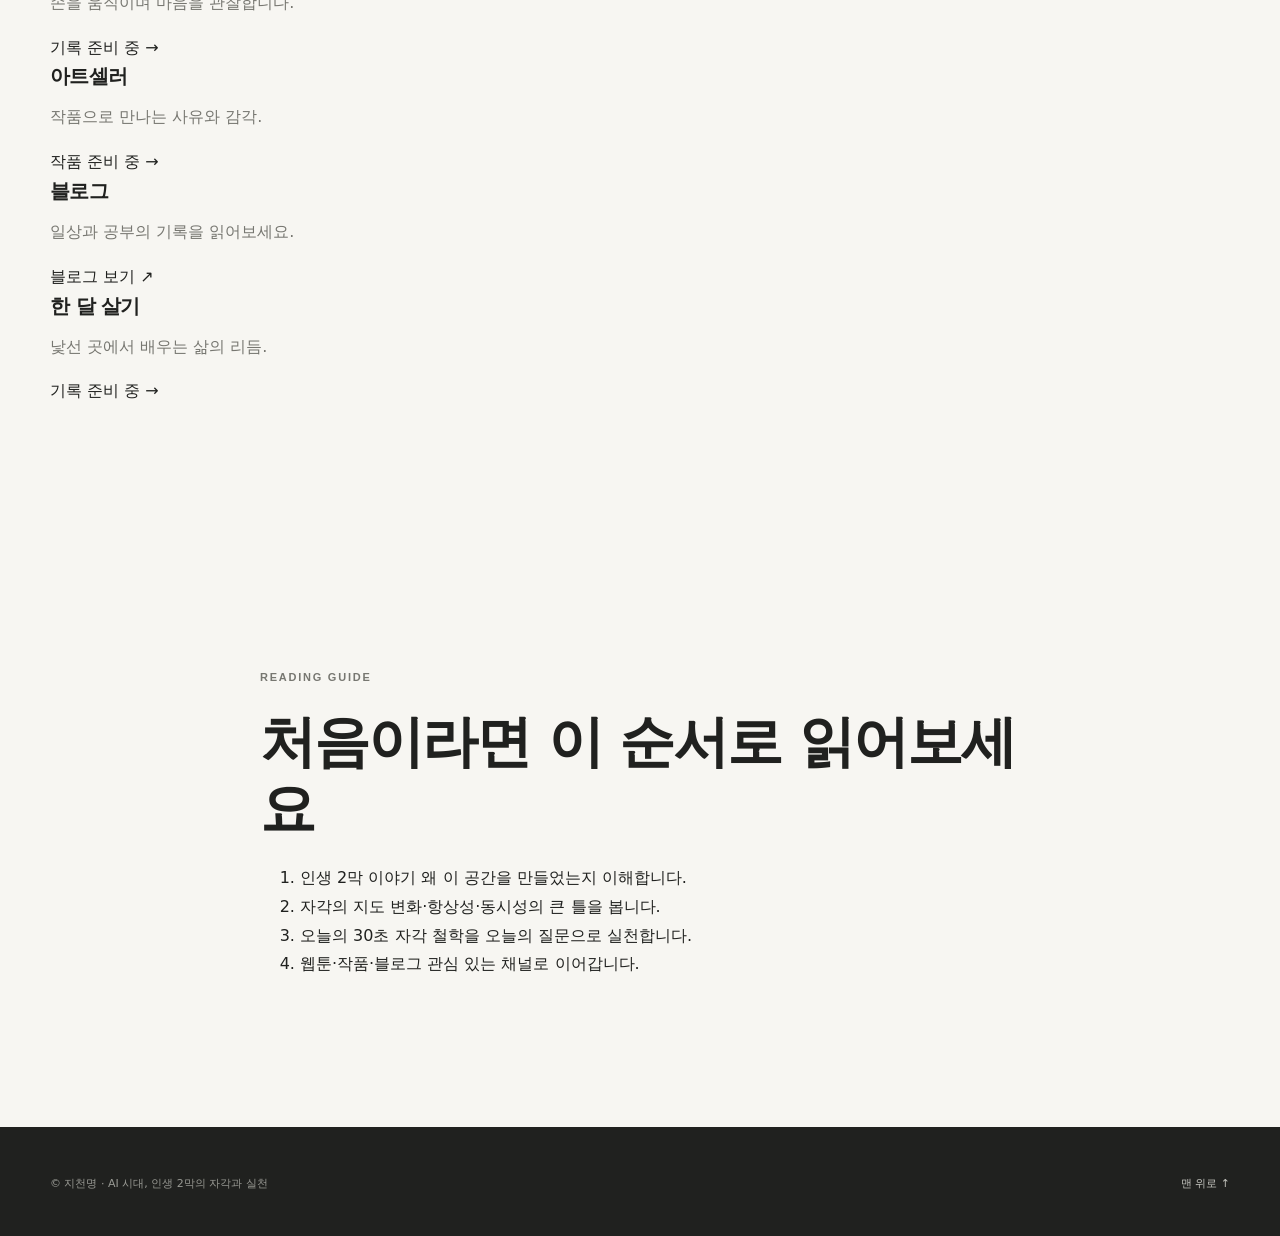
==== commit 257cab15: "Rename index2.html to index1.html" ====
--- a/index1.html
+++ b/index1.html
@@ -1,280 +1,354 @@
-<!doctype html>
+<!DOCTYPE html>
 <html lang="ko">
 <head>
-  <meta charset="utf-8">
-  <meta name="viewport" content="width=device-width, initial-scale=1">
-  <meta name="description" content="지천명 — AI 시대, 인생 2막의 자각과 실천. 동양철학·웹툰·일상의 실천을 통해 나만의 중심을 찾는 자각의 아카이브.">
-  <meta name="theme-color" content="#f7f6f2">
-  <meta property="og:title" content="지천명 | AI 시대, 인생 2막의 자각과 실천">
-  <meta property="og:description" content="변화·항상성·동시성의 관점으로 인생 2막을 바라보고, 작은 실천으로 이어가는 자각의 아카이브.">
+  <meta charset="UTF-8" />
+  <meta name="viewport" content="width=device-width, initial-scale=1.0" />
+
   <title>지천명 | AI 시대, 인생 2막의 자각과 실천</title>
-  <link rel="preconnect" href="https://fonts.googleapis.com">
-  <link rel="preconnect" href="https://fonts.gstatic.com" crossorigin>
-  <link href="https://fonts.googleapis.com/css2?family=Inter:wght@400;500;600&family=Noto+Sans+KR:wght@400;500;600;700&display=swap" rel="stylesheet">
-  <link rel="stylesheet" href="style.css">
+  <meta
+    name="description"
+    content="AI 시대의 변화 속에서 인생 2막을 살아가는 사람들이 동양철학·웹툰·일상의 실천을 통해 자기만의 중심을 발견하도록 돕는 자각의 아카이브입니다."
+  />
+
+  <meta property="og:title" content="지천명 | 나의 인생 2막 사용 설명서" />
+  <meta
+    property="og:description"
+    content="변화·항상성·동시성에서 자각과 지행합일로 이어지는 인생 2막의 실천 기록입니다."
+  />
+  <meta property="og:type" content="website" />
+  <meta property="og:url" content="https://chan-61.github.io/chan/" />
+
+  <link rel="stylesheet" href="style.css" />
 </head>
 
-<body>
+<body id="top">
+  <a class="skip-link" href="#main">본문으로 바로가기</a>
+
   <header class="site-header">
-    <div class="header-inner">
-      <a class="brand" href="#top" aria-label="지천명 홈">
-        <span class="brand-mark">知</span>
-        <span>지천명</span>
+    <div class="container header-inner">
+      <a href="index.html" class="logo" aria-label="지천명 홈으로 이동">
+        지천명
       </a>
 
-      <button class="menu-toggle" type="button" aria-expanded="false" aria-controls="site-nav">
-        <span></span><span></span><span></span>
-        <span class="sr-only">메뉴 열기</span>
+      <button
+        class="menu-button"
+        type="button"
+        aria-label="메뉴 열기"
+        aria-expanded="false"
+      >
+        ☰
       </button>
 
-      <nav id="site-nav" class="site-nav" aria-label="주요 메뉴">
-        <a href="#journey">인생 2막</a>
+      <nav class="site-nav" aria-label="주요 메뉴">
+        <a href="#life">인생 2막</a>
         <a href="#map">자각의 지도</a>
         <a href="#practice">30초 자각</a>
         <a href="#works">웹툰·작품</a>
-        <a href="#guide">처음 오신 분</a>
+        <a href="#start" class="nav-cta">처음 오신 분</a>
       </nav>
     </div>
   </header>
 
-  <main id="top">
-    <section class="hero section">
+  <main id="main">
+    <!-- Hero -->
+    <section class="hero">
       <div class="container hero-grid">
-        <div class="hero-copy">
+        <div class="hero-content">
           <p class="eyebrow">AI 시대 · 인생 2막 · 자각과 실천</p>
-          <h1>인생 2막,<br><em>나만의 중심을 찾다</em></h1>
-          <p class="hero-lead">
+
+          <h1>
+            인생 2막,<br />
+            흔들림 속에서<br />
+            나만의 중심을 찾는 법
+          </h1>
+
+          <p class="hero-text">
             지천명은 AI 시대의 변화 속에서, 인생 2막을 살아가는 사람들이
             동양철학·웹툰·일상의 실천을 통해 자기만의 중심을 발견하도록 돕는
             자각의 아카이브입니다.
           </p>
-          <div class="hero-actions">
-            <a class="button button-dark" href="#practice">30초 자각 시작하기 <span>→</span></a>
-            <a class="text-link" href="#guide">처음 오신 분 안내</a>
-          </div>
-        </div>
-
-        <div class="hero-symbol" aria-hidden="true">
-          <div class="symbol-ring ring-outer"></div>
-          <div class="symbol-ring ring-inner"></div>
-          <div class="symbol-center">知</div>
-          <span class="symbol-label label-top">變</span>
-          <span class="symbol-label label-right">常</span>
-          <span class="symbol-label label-bottom">同</span>
-        </div>
-      </div>
-    </section>
-
-    <section class="signal section section-soft">
+
+          <div class="button-group">
+            <a href="#practice" class="button primary">30초 자각 시작하기</a>
+            <a href="#start" class="button secondary">처음 오신 분 안내</a>
+          </div>
+        </div>
+
+        <aside class="hero-card" aria-label="오늘의 자각 질문">
+          <p class="card-label">오늘의 자각</p>
+          <h2>지금 내 삶에서 무엇이 변하고 있나요?</h2>
+          <p>
+            변화는 나를 흔드는 사건이 아니라, 나의 중심을 다시 묻는 신호일 수 있습니다.
+          </p>
+        </aside>
+      </div>
+    </section>
+
+    <!-- 처음 오신 분께 -->
+    <section id="start" class="section soft">
+      <div class="container">
+        <div class="section-title">
+          <p class="eyebrow">처음 오신 분께</p>
+          <h2>이 사이트에서 얻을 수 있는 것</h2>
+          <p>
+            이곳은 긴 설명보다 먼저, 방문자가 바로 이해하고 실천할 수 있는 길을 제안합니다.
+          </p>
+        </div>
+
+        <div class="card-grid three">
+          <article class="info-card">
+            <span class="icon">變</span>
+            <h3>변화를 읽는 눈</h3>
+            <p>
+              변화·항상성·동시성의 관점으로 삶의 흐름을 바라봅니다.
+            </p>
+            <a href="#map">자각의 지도 보기 →</a>
+          </article>
+
+          <article class="info-card">
+            <span class="icon">覺</span>
+            <h3>마음을 다스리는 30초</h3>
+            <p>
+              복잡한 마음을 세 가지 질문으로 잠시 멈추고 바라봅니다.
+            </p>
+            <a href="#practice">바로 실천하기 →</a>
+          </article>
+
+          <article class="info-card">
+            <span class="icon">行</span>
+            <h3>삶으로 옮기는 실천</h3>
+            <p>
+              아는 것에서 끝나지 않고, 오늘의 작은 행동으로 이어갑니다.
+            </p>
+            <a href="#life">인생 2막 이야기 →</a>
+          </article>
+        </div>
+      </div>
+    </section>
+
+    <!-- 인생 2막 -->
+    <section id="life" class="section">
       <div class="container narrow">
-        <p class="eyebrow">오늘의 자각</p>
-        <h2>지금 내 삶에서<br>무엇이 변하고 있나요?</h2>
-        <p class="section-lead">
-          변화는 나를 흔드는 사건이 아니라,<br class="desktop-only">
-          나의 중심을 다시 묻는 신호일 수 있습니다.
+        <p class="eyebrow">My Journey</p>
+        <h2>나의 인생 2막 사용 설명서</h2>
+        <p class="lead">
+          퇴직 이후의 시간은 끝이 아니라, 나를 다시 찾고 삶의 방향을 새롭게 세우는 공부의 시간이었습니다.
         </p>
-      </div>
-    </section>
-
-    <section class="intro section" id="guide">
-      <div class="container">
-        <div class="section-heading">
-          <p class="eyebrow">처음 오신 분께</p>
-          <h2>이 사이트에서<br>얻을 수 있는 것</h2>
-          <p>긴 설명보다 먼저, 방문자가 바로 이해하고 실천할 수 있는 길을 제안합니다.</p>
-        </div>
-
-        <div class="three-columns">
-          <article class="principle">
-            <span class="hanja">變</span>
-            <h3>변화를 읽는 눈</h3>
-            <p>변화·항상성·동시성의 관점으로 삶의 흐름을 바라봅니다.</p>
-            <a href="#map">자각의 지도 보기 <span>→</span></a>
-          </article>
-
-          <article class="principle">
-            <span class="hanja">覺</span>
-            <h3>마음을 다스리는 30초</h3>
-            <p>복잡한 마음을 세 가지 질문으로 잠시 멈추고 바라봅니다.</p>
-            <a href="#practice">바로 실천하기 <span>→</span></a>
-          </article>
-
-          <article class="principle">
-            <span class="hanja">行</span>
-            <h3>삶으로 옮기는 실천</h3>
-            <p>아는 것에서 끝나지 않고, 오늘의 작은 행동으로 이어갑니다.</p>
-            <a href="#journey">인생 2막 이야기 <span>→</span></a>
-          </article>
-        </div>
-      </div>
-    </section>
-
-    <section class="journey section section-dark" id="journey">
-      <div class="container">
-        <div class="section-heading heading-light">
-          <p class="eyebrow">My Journey</p>
-          <h2>나의 인생 2막<br>사용 설명서</h2>
-          <p>퇴직 이후의 시간은 끝이 아니라, 나를 다시 찾고 삶의 방향을 새롭게 세우는 공부의 시간이었습니다.</p>
-        </div>
 
         <div class="timeline">
-          <article class="timeline-item">
-            <div class="timeline-year">2015</div>
+          <div class="timeline-item">
+            <strong>2015</strong>
             <div>
               <h3>나를 찾는 공부를 시작하다</h3>
-              <p>인생 2막의 출발점에서 삶을 지탱할 지혜를 모으기 시작했습니다.</p>
+              <p>
+                인생 2막의 출발점에서 삶을 지탱할 지혜를 모으기 시작했습니다.
+              </p>
             </div>
-          </article>
-
-          <article class="timeline-item">
-            <div class="timeline-year">2017–2023</div>
+          </div>
+
+          <div class="timeline-item">
+            <strong>2017~2023</strong>
             <div>
               <h3>일하며 공부하며 배우다</h3>
-              <p>오전에는 온라인 수업, 오후에는 현장 노동을 하며 이론과 삶을 연결했습니다.</p>
+              <p>
+                오전에는 온라인 수업, 오후에는 현장 노동을 하며 이론과 삶을 연결했습니다.
+              </p>
             </div>
-          </article>
-
-          <article class="timeline-item">
-            <div class="timeline-year">2023–현재</div>
+          </div>
+
+          <div class="timeline-item">
+            <strong>2023~현재</strong>
             <div>
               <h3>웹툰·예술·상담으로 나누다</h3>
-              <p>배운 것을 웹툰, 기록, 상담, 재능공유의 형태로 나누고 있습니다.</p>
+              <p>
+                배운 것을 웹툰, 기록, 상담, 재능공유의 형태로 나누고 있습니다.
+              </p>
             </div>
-          </article>
-        </div>
-      </div>
-    </section>
-
-    <section class="map section" id="map">
+          </div>
+        </div>
+      </div>
+    </section>
+
+    <!-- 자각의 지도 -->
+    <section id="map" class="section soft">
       <div class="container">
-        <div class="section-heading">
+        <div class="section-title">
           <p class="eyebrow">Awakening Map</p>
           <h2>자각의 지도</h2>
-          <p>변화의 원리를 이해하고, 감정을 알아차리며, 삶의 실천으로 이어가는 길입니다.</p>
-        </div>
-
-        <div class="map-grid">
-          <article class="map-item">
-            <span class="map-number">01</span>
-            <span class="hanja">變</span>
+          <p>
+            변화의 원리를 이해하고, 감정을 알아차리며, 삶의 실천으로 이어가는 길입니다.
+          </p>
+        </div>
+
+        <div class="card-grid four">
+          <article class="info-card">
             <h3>변화</h3>
-            <p>모든 존재는 멈추지 않고 흐릅니다.</p>
-            <a href="#top">변화 읽기 <span>→</span></a>
-          </article>
-
-          <article class="map-item">
-            <span class="map-number">02</span>
-            <span class="hanja">常</span>
+            <p>
+              모든 존재는 멈추지 않고 흐릅니다.
+            </p>
+            <a href="change.html">변화 읽기 →</a>
+          </article>
+
+          <article class="info-card">
             <h3>항상성</h3>
-            <p>변화 속에서도 반복되는 질서</p>
-            <a href="#top">항상성 읽기 <span>→</span></a>
-          </article>
-
-          <article class="map-item">
-            <span class="map-number">03</span>
-            <span class="hanja">同</span>
+            <p>
+              변화 속에서도 반복되는 질서가 있습니다.
+            </p>
+            <a href="homeostasis.html">항상성 읽기 →</a>
+          </article>
+
+          <article class="info-card">
             <h3>동시성</h3>
-            <p>시공을 초월하는 동시성</p>
-            <a href="#top">동시성 읽기 <span>→</span></a>
-          </article>
-
-          <article class="map-item">
-            <span class="map-number">04</span>
-            <span class="hanja">行</span>
+            <p>
+              서로 다른 사건들이 하나의 구조 안에서 만납니다.
+            </p>
+            <a href="synchronicity.html">동시성 읽기 →</a>
+          </article>
+
+          <article class="info-card">
             <h3>지행합일</h3>
-            <p>앎을 삶으로 옮기는 실천의 길입니다.</p>
-            <a href="#practice">지행합일 읽기 <span>→</span></a>
-          </article>
-        </div>
-      </div>
-    </section>
-
-    <section class="practice section section-accent" id="practice">
-      <div class="container practice-grid">
-        <div>
-          <p class="eyebrow">Daily Practice</p>
-          <h2>오늘의<br>30초 자각</h2>
-          <p class="practice-intro">아래 세 질문을 천천히 읽고, 지금의 마음을 30초만 바라보세요.</p>
-        </div>
-
-        <div class="questions">
-          <article class="question">
-            <span>01</span>
+            <p>
+              앎을 삶으로 옮기는 실천의 길입니다.
+            </p>
+            <a href="practice.html">지행합일 읽기 →</a>
+          </article>
+        </div>
+      </div>
+    </section>
+
+    <!-- 오늘의 30초 자각 -->
+    <section id="practice" class="section dark">
+      <div class="container narrow center">
+        <p class="eyebrow light">Daily Practice</p>
+        <h2>오늘의 30초 자각</h2>
+        <p class="lead light-text">
+          아래 세 질문을 천천히 읽고, 지금의 마음을 30초만 바라보세요.
+        </p>
+
+        <div class="question-list">
+          <div class="question-card">
+            <span>1</span>
             <p>지금 내 삶에서 무엇이 변하고 있나요?</p>
-          </article>
-          <article class="question">
-            <span>02</span>
+          </div>
+
+          <div class="question-card">
+            <span>2</span>
             <p>이 변화 속에서도 내가 지킬 중심은 무엇인가요?</p>
-          </article>
-          <article class="question">
-            <span>03</span>
+          </div>
+
+          <div class="question-card">
+            <span>3</span>
             <p>흔들림과 중심은 지금 어떻게 함께 존재하나요?</p>
-          </article>
-          <button class="copy-button" type="button" id="copyQuestions">오늘의 질문 복사하기</button>
-          <p class="copy-status" id="copyStatus" aria-live="polite"></p>
-        </div>
-      </div>
-    </section>
-
-    <section class="works section" id="works">
+          </div>
+        </div>
+
+        <button id="copyQuestions" class="button primary" type="button">
+          오늘의 질문 복사하기
+        </button>
+
+        <p id="copyMessage" class="copy-message" aria-live="polite"></p>
+      </div>
+    </section>
+
+    <!-- 웹툰·작품 -->
+    <section id="works" class="section">
       <div class="container">
-        <div class="section-heading">
+        <div class="section-title">
           <p class="eyebrow">Works & Channels</p>
-          <h2>자각[自覺]을 기록으로</h2>
-          <p>관심 있는 주제에 따라 다음 길을 선택해 보세요.</p>
-        </div>
-
-        <div class="works-grid">
-          <a class="work-item external" href="https://blog.naver.com/vlckang" target="_blank" rel="noopener">
-            <span class="work-index">01</span>
+          <h2>웹툰·작품·기록으로 이어가기</h2>
+          <p>
+            관심 있는 주제에 따라 다음 길을 선택해 보세요.
+          </p>
+        </div>
+
+        <div class="card-grid five">
+          <article class="link-card">
             <h3>웹툰</h3>
-            <p>변화와 자각을 이야기로 만납니다.</p>
-            <span class="work-link">웹툰 읽기 ↗</span>
-          </a>
-
-          <div class="work-item">
-            <span class="work-index">02</span>
+            <p>
+              변화와 자각을 이야기로 만납니다.
+            </p>
+            <a
+              href="https://blog.naver.com/vlckang"
+              target="_blank"
+              rel="noopener noreferrer"
+            >
+              웹툰 읽기 ↗
+            </a>
+          </article>
+
+          <article class="link-card">
             <h3>그리기 명상</h3>
-            <p>손을 움직이며 마음을 관찰합니다.</p>
-            <span class="work-link muted">기록 준비 중</span>
-          </div>
-
-          <div class="work-item">
-            <span class="work-index">03</span>
+            <p>
+              손을 움직이며 마음을 관찰합니다.
+            </p>
+            <a href="#" aria-label="그리기 명상 준비 중">
+              기록 준비 중 →
+            </a>
+          </article>
+
+          <article class="link-card">
             <h3>아트셀러</h3>
-            <p>작품으로 만나는 사유와 감각.</p>
-            <span class="work-link muted">작품 준비 중</span>
-          </div>
-
-          <a class="work-item external" href="https://blog.naver.com/vlckang" target="_blank" rel="noopener">
-            <span class="work-index">04</span>
+            <p>
+              작품으로 만나는 사유와 감각.
+            </p>
+            <a href="#" aria-label="아트셀러 준비 중">
+              작품 준비 중 →
+            </a>
+          </article>
+
+          <article class="link-card">
             <h3>블로그</h3>
-            <p>일상과 공부의 기록을 읽어보세요.</p>
-            <span class="work-link">블로그 보기 ↗</span>
-          </a>
-
-          <div class="work-item">
-            <span class="work-index">05</span>
+            <p>
+              일상과 공부의 기록을 읽어보세요.
+            </p>
+            <a
+              href="https://blog.naver.com/vlckang"
+              target="_blank"
+              rel="noopener noreferrer"
+            >
+              블로그 보기 ↗
+            </a>
+          </article>
+
+          <article class="link-card">
             <h3>한 달 살기</h3>
-            <p>낯선 곳에서 배우는 삶의 리듬.</p>
-            <span class="work-link muted">기록 준비 중</span>
-          </div>
-        </div>
-      </div>
-    </section>
-
-    <section class="guide section section-soft" aria-labelledby="guide-title">
-      <div class="container guide-grid">
-        <div>
-          <p class="eyebrow">Reading Guide</p>
-          <h2 id="guide-title">처음이라면<br>이 순서로 읽어보세요</h2>
-        </div>
-
-        <ol class="reading-list">
-          <li><a href="#journey"><strong>인생 2막 이야기</strong><span>왜 이 공간을 만들었는지 이해합니다.</span></a></li>
-          <li><a href="#map"><strong>자각의 지도</strong><span>변화·항상성·동시성의 큰 틀을 봅니다.</span></a></li>
-          <li><a href="#practice"><strong>오늘의 30초 자각</strong><span>철학을 오늘의 질문으로 실천합니다.</span></a></li>
-          <li><a href="#works"><strong>웹툰·작품·블로그</strong><span>관심 있는 채널로 이어갑니다.</span></a></li>
+            <p>
+              낯선 곳에서 배우는 삶의 리듬.
+            </p>
+            <a href="#" aria-label="한 달 살기 기록 준비 중">
+              기록 준비 중 →
+            </a>
+          </article>
+        </div>
+      </div>
+    </section>
+
+    <!-- Reading Guide -->
+    <section class="section soft">
+      <div class="container narrow">
+        <p class="eyebrow">Reading Guide</p>
+        <h2>처음이라면 이 순서로 읽어보세요</h2>
+
+        <ol class="reading-order">
+          <li>
+            <a href="#life">인생 2막 이야기</a>
+            <span>왜 이 공간을 만들었는지 이해합니다.</span>
+          </li>
+
+          <li>
+            <a href="#map">자각의 지도</a>
+            <span>변화·항상성·동시성의 큰 틀을 봅니다.</span>
+          </li>
+
+          <li>
+            <a href="#practice">오늘의 30초 자각</a>
+            <span>철학을 오늘의 질문으로 실천합니다.</span>
+          </li>
+
+          <li>
+            <a href="#works">웹툰·작품·블로그</a>
+            <span>관심 있는 채널로 이어갑니다.</span>
+          </li>
         </ol>
       </div>
     </section>
@@ -282,53 +356,11 @@
 
   <footer class="site-footer">
     <div class="container footer-inner">
-      <div>
-        <strong>지천명</strong>
-        <p>AI 시대, 인생 2막의 자각과 실천</p>
-      </div>
+      <p>© 지천명 · AI 시대, 인생 2막의 자각과 실천</p>
       <a href="#top">맨 위로 ↑</a>
     </div>
   </footer>
 
-  <script>
-    const toggle = document.querySelector('.menu-toggle');
-    const nav = document.querySelector('#site-nav');
-
-    toggle?.addEventListener('click', () => {
-      const open = toggle.getAttribute('aria-expanded') === 'true';
-      toggle.setAttribute('aria-expanded', String(!open));
-      nav.classList.toggle('is-open', !open);
-    });
-
-    nav?.querySelectorAll('a').forEach(link => {
-      link.addEventListener('click', () => {
-        toggle?.setAttribute('aria-expanded', 'false');
-        nav?.classList.remove('is-open');
-      });
-    });
-
-    const copyButton = document.querySelector('#copyQuestions');
-    const copyStatus = document.querySelector('#copyStatus');
-
-    copyButton?.addEventListener('click', async () => {
-      const text = [
-        '지금 내 삶에서 무엇이 변하고 있나요?',
-        '이 변화 속에서도 내가 지킬 중심은 무엇인가요?',
-        '흔들림과 중심은 지금 어떻게 함께 존재하나요?'
-      ].map((q, i) => `${i + 1}. ${q}`).join('\\n');
-
-      try {
-        await navigator.clipboard.writeText(text);
-        copyButton.textContent = '복사되었습니다 ✓';
-        copyStatus.textContent = '오늘의 질문을 클립보드에 저장했습니다.';
-        setTimeout(() => {
-          copyButton.textContent = '오늘의 질문 복사하기';
-          copyStatus.textContent = '';
-        }, 2200);
-      } catch {
-        copyStatus.textContent = '복사 기능을 사용할 수 없습니다. 질문을 직접 선택해 주세요.';
-      }
-    });
-  </script>
+  <script src="script.js"></script>
 </body>
 </html>
